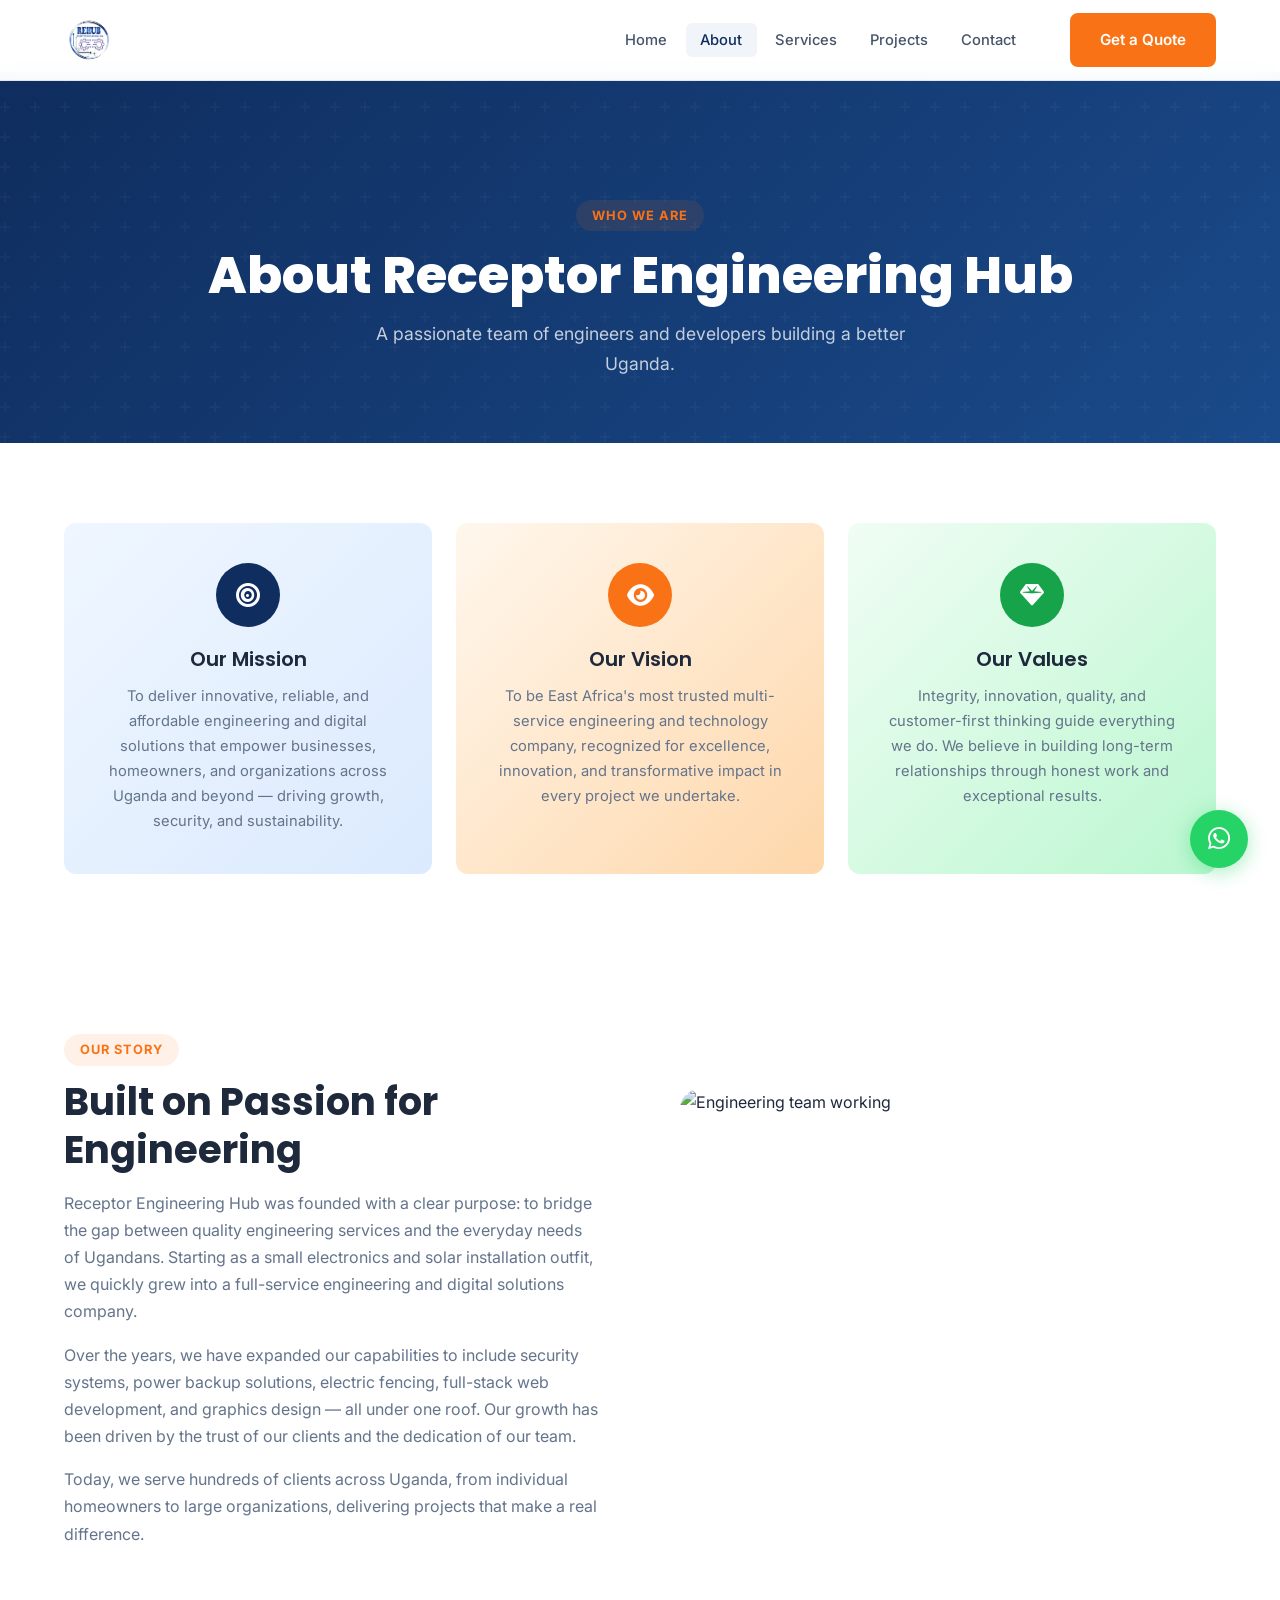
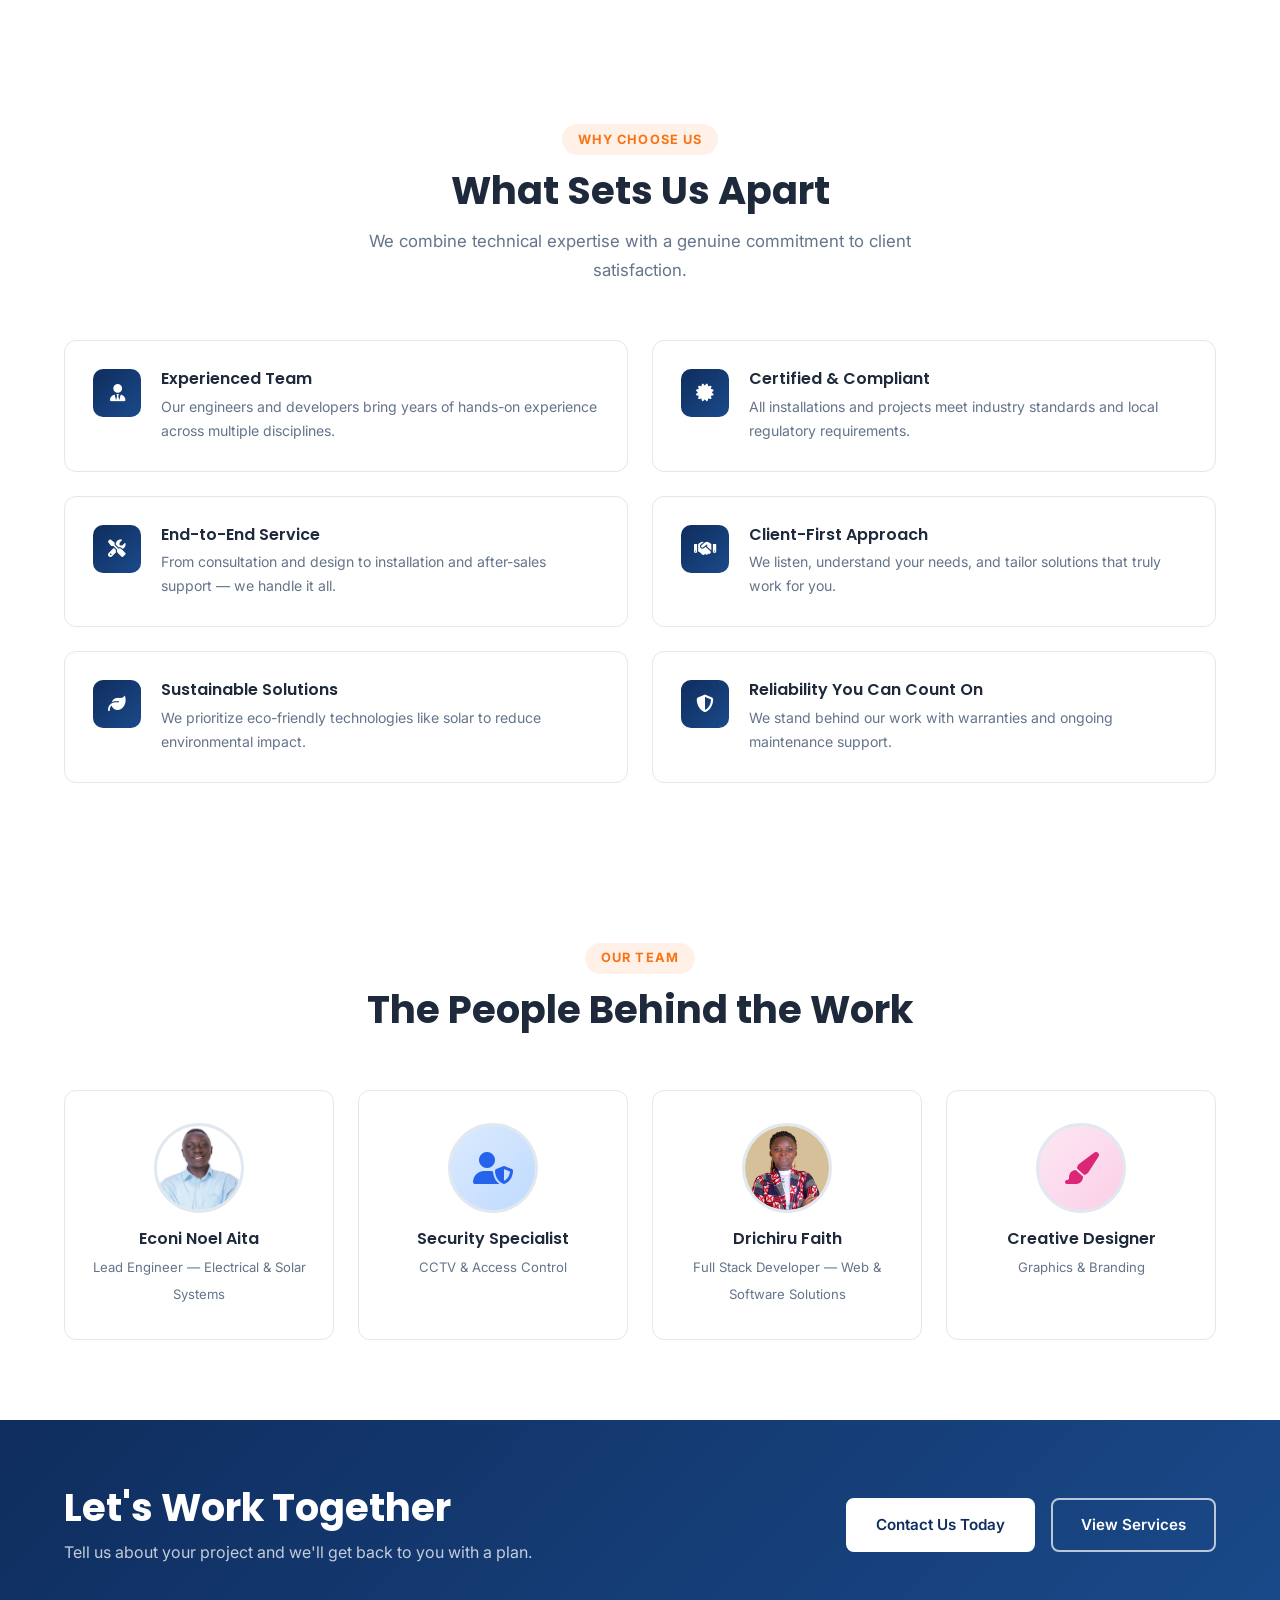
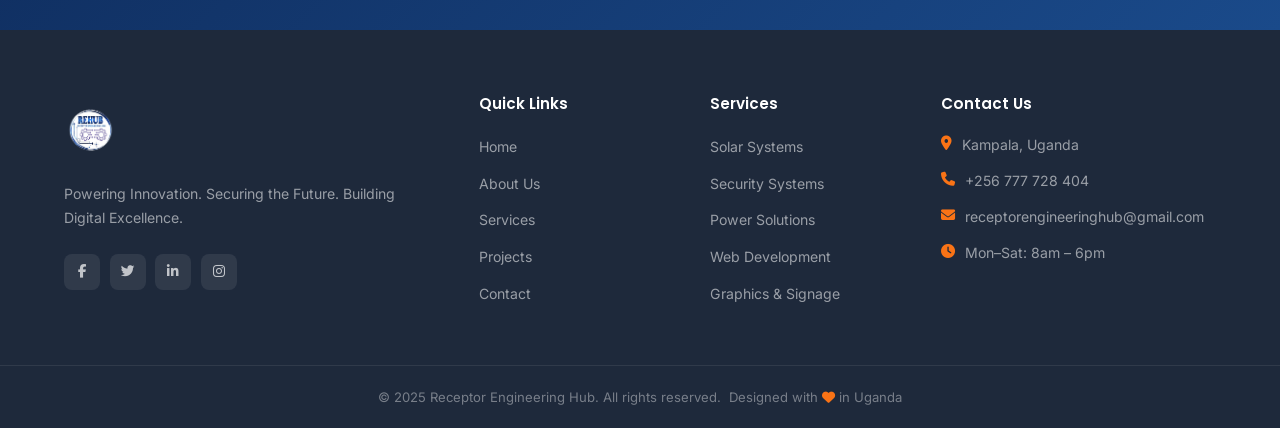
==== about.html @ b330ae3f "Receptor Engineering Hub Website" ====
<!DOCTYPE html>
<html lang="en">
<head>
  <meta charset="UTF-8" />
  <meta name="viewport" content="width=device-width, initial-scale=1.0" />
  <meta name="description" content="About Receptor Engineering Hub - Our mission, vision, story and why clients trust us." />
  <title>About Us | Receptor Engineering Hub</title>
  <link rel="stylesheet" href="css/style.css" />
  <link rel="stylesheet" href="https://cdnjs.cloudflare.com/ajax/libs/font-awesome/6.5.0/css/all.min.css" />
  <link href="https://fonts.googleapis.com/css2?family=Inter:wght@300;400;500;600;700;800&family=Poppins:wght@400;600;700;800&display=swap" rel="stylesheet" />
</head>
<body>

  <!-- Navigation -->
  <nav class="navbar" id="navbar">
    <div class="container nav-container">
      <a href="index.html" class="logo">
        <img src="receptorhub.png" alt="Receptor Engineering Hub" class="logo-img" />
      </a>
      <ul class="nav-links" id="navLinks">
        <li><a href="index.html">Home</a></li>
        <li><a href="about.html" class="active">About</a></li>
        <li><a href="services.html">Services</a></li>
        <li><a href="projects.html">Projects</a></li>
        <li><a href="contact.html">Contact</a></li>
      </ul>
      <a href="contact.html" class="btn btn-primary nav-cta">Get a Quote</a>
      <button class="hamburger" id="hamburger" aria-label="Toggle menu">
        <span></span><span></span><span></span>
      </button>
    </div>
  </nav>

  <!-- Page Hero -->
  <section class="page-hero">
    <div class="container">
      <span class="section-tag">Who We Are</span>
      <h1>About Receptor Engineering Hub</h1>
      <p>A passionate team of engineers and developers building a better Uganda.</p>
    </div>
  </section>

  <!-- Mission & Vision -->
  <section class="section">
    <div class="container mv-grid">
      <div class="mv-card mission" data-aos="fade-up">
        <div class="mv-icon"><i class="fas fa-bullseye"></i></div>
        <h3>Our Mission</h3>
        <p>To deliver innovative, reliable, and affordable engineering and digital solutions that empower businesses, homeowners, and organizations across Uganda and beyond — driving growth, security, and sustainability.</p>
      </div>
      <div class="mv-card vision" data-aos="fade-up" data-aos-delay="150">
        <div class="mv-icon"><i class="fas fa-eye"></i></div>
        <h3>Our Vision</h3>
        <p>To be East Africa's most trusted multi-service engineering and technology company, recognized for excellence, innovation, and transformative impact in every project we undertake.</p>
      </div>
      <div class="mv-card values" data-aos="fade-up" data-aos-delay="300">
        <div class="mv-icon"><i class="fas fa-gem"></i></div>
        <h3>Our Values</h3>
        <p>Integrity, innovation, quality, and customer-first thinking guide everything we do. We believe in building long-term relationships through honest work and exceptional results.</p>
      </div>
    </div>
  </section>

  <!-- Our Story -->
  <section class="section about-story">
    <div class="container story-grid">
      <div class="story-content" data-aos="fade-right">
        <span class="section-tag">Our Story</span>
        <h2>Built on Passion for Engineering</h2>
        <p>Receptor Engineering Hub was founded with a clear purpose: to bridge the gap between quality engineering services and the everyday needs of Ugandans. Starting as a small electronics and solar installation outfit, we quickly grew into a full-service engineering and digital solutions company.</p>
        <p>Over the years, we have expanded our capabilities to include security systems, power backup solutions, electric fencing, full-stack web development, and graphics design — all under one roof. Our growth has been driven by the trust of our clients and the dedication of our team.</p>
        <p>Today, we serve hundreds of clients across Uganda, from individual homeowners to large organizations, delivering projects that make a real difference.</p>
      </div>
      <div class="story-image" data-aos="fade-left">
        <img src="https://images.unsplash.com/photo-1504307651254-35680f356dfd?w=600&q=80" alt="Engineering team working" loading="lazy" />
      </div>
    </div>
  </section>

  <!-- Why Choose Us -->
  <section class="section why-us-about">
    <div class="container">
      <div class="section-header" data-aos="fade-up">
        <span class="section-tag">Why Choose Us</span>
        <h2>What Sets Us Apart</h2>
        <p>We combine technical expertise with a genuine commitment to client satisfaction.</p>
      </div>
      <div class="why-about-grid">
        <div class="why-about-item" data-aos="fade-up" data-aos-delay="0">
          <div class="why-about-icon"><i class="fas fa-user-tie"></i></div>
          <div>
            <h4>Experienced Team</h4>
            <p>Our engineers and developers bring years of hands-on experience across multiple disciplines.</p>
          </div>
        </div>
        <div class="why-about-item" data-aos="fade-up" data-aos-delay="100">
          <div class="why-about-icon"><i class="fas fa-certificate"></i></div>
          <div>
            <h4>Certified &amp; Compliant</h4>
            <p>All installations and projects meet industry standards and local regulatory requirements.</p>
          </div>
        </div>
        <div class="why-about-item" data-aos="fade-up" data-aos-delay="200">
          <div class="why-about-icon"><i class="fas fa-tools"></i></div>
          <div>
            <h4>End-to-End Service</h4>
            <p>From consultation and design to installation and after-sales support — we handle it all.</p>
          </div>
        </div>
        <div class="why-about-item" data-aos="fade-up" data-aos-delay="300">
          <div class="why-about-icon"><i class="fas fa-handshake"></i></div>
          <div>
            <h4>Client-First Approach</h4>
            <p>We listen, understand your needs, and tailor solutions that truly work for you.</p>
          </div>
        </div>
        <div class="why-about-item" data-aos="fade-up" data-aos-delay="400">
          <div class="why-about-icon"><i class="fas fa-leaf"></i></div>
          <div>
            <h4>Sustainable Solutions</h4>
            <p>We prioritize eco-friendly technologies like solar to reduce environmental impact.</p>
          </div>
        </div>
        <div class="why-about-item" data-aos="fade-up" data-aos-delay="500">
          <div class="why-about-icon"><i class="fas fa-shield-alt"></i></div>
          <div>
            <h4>Reliability You Can Count On</h4>
            <p>We stand behind our work with warranties and ongoing maintenance support.</p>
          </div>
        </div>
      </div>
    </div>
  </section>

  <!-- Team Section -->
  <section class="section team-section">
    <div class="container">
      <div class="section-header" data-aos="fade-up">
        <span class="section-tag">Our Team</span>
        <h2>The People Behind the Work</h2>
      </div>
      <div class="team-grid">
        <div class="team-card" data-aos="fade-up" data-aos-delay="0">
          <div class="team-avatar"><img src="Noel.jpeg" alt="Econi Noel Aita" /></div>
          <h4>Econi Noel Aita</h4>
          <span>Lead Engineer — Electrical &amp; Solar Systems</span>
        </div>
        <div class="team-card" data-aos="fade-up" data-aos-delay="100">
          <div class="team-avatar">
            <div class="avatar-placeholder male"><i class="fas fa-user-shield"></i></div>
          </div>
          <h4>Security Specialist</h4>
          <span>CCTV &amp; Access Control</span>
        </div>
        <div class="team-card" data-aos="fade-up" data-aos-delay="200">
          <div class="team-avatar"><img src="faith.png" alt="Drichiru Faith" /></div>
          <h4>Drichiru Faith</h4>
          <span>Full Stack Developer — Web &amp; Software Solutions</span>
        </div>
        <div class="team-card" data-aos="fade-up" data-aos-delay="300">
          <div class="team-avatar">
            <div class="avatar-placeholder female"><i class="fas fa-paint-brush"></i></div>
          </div>
          <h4>Creative Designer</h4>
          <span>Graphics &amp; Branding</span>
        </div>
      </div>
    </div>
  </section>

  <!-- CTA Banner -->
  <section class="cta-banner">
    <div class="container cta-content">
      <div>
        <h2>Let's Work Together</h2>
        <p>Tell us about your project and we'll get back to you with a plan.</p>
      </div>
      <div class="cta-actions">
        <a href="contact.html" class="btn btn-white">Contact Us Today</a>
        <a href="services.html" class="btn btn-outline-white">View Services</a>
      </div>
    </div>
  </section>

  <!-- Footer -->
  <footer class="footer">
    <div class="container footer-grid">
      <div class="footer-brand">
        <a href="index.html" class="logo logo-light">
          <img src="receptorhub.png" alt="Receptor Engineering Hub" class="logo-img logo-img-footer" />
        </a>
        <p>Powering Innovation. Securing the Future. Building Digital Excellence.</p>
        <div class="social-links">
          <a href="#" aria-label="Facebook"><i class="fab fa-facebook-f"></i></a>
          <a href="#" aria-label="Twitter"><i class="fab fa-twitter"></i></a>
          <a href="#" aria-label="LinkedIn"><i class="fab fa-linkedin-in"></i></a>
          <a href="#" aria-label="Instagram"><i class="fab fa-instagram"></i></a>
        </div>
      </div>
      <div class="footer-links">
        <h4>Quick Links</h4>
        <ul>
          <li><a href="index.html">Home</a></li>
          <li><a href="about.html">About Us</a></li>
          <li><a href="services.html">Services</a></li>
          <li><a href="projects.html">Projects</a></li>
          <li><a href="contact.html">Contact</a></li>
        </ul>
      </div>
      <div class="footer-links">
        <h4>Services</h4>
        <ul>
          <li><a href="services.html#solar">Solar Systems</a></li>
          <li><a href="services.html#security">Security Systems</a></li>
          <li><a href="services.html#power">Power Solutions</a></li>
          <li><a href="services.html#web">Web Development</a></li>
          <li><a href="services.html#graphics">Graphics &amp; Signage</a></li>
        </ul>
      </div>
      <div class="footer-contact">
        <h4>Contact Us</h4>
        <ul>
          <li><i class="fas fa-map-marker-alt"></i> Kampala, Uganda</li>
          <li><i class="fas fa-phone"></i> <a href="tel:+256777728404">+256 777 728 404</a></li>
          <li><i class="fas fa-envelope"></i> <a href="mailto:receptorengineeringhub@gmail.com">receptorengineeringhub@gmail.com</a></li>
          <li><i class="fas fa-clock"></i> Mon–Sat: 8am – 6pm</li>
        </ul>
      </div>
    </div>
    <div class="footer-bottom">
      <div class="container">
        <p>&copy; 2025 Receptor Engineering Hub. All rights reserved.</p>
        <p>Designed with <i class="fas fa-heart" style="color:#f97316"></i> in Uganda</p>
      </div>
    </div>
  </footer>

  <a href="https://wa.me/256777728404?text=Hello%20Receptor%20Engineering%20Hub%2C%20I%20need%20your%20services." class="whatsapp-btn" target="_blank" rel="noopener" aria-label="Chat on WhatsApp">
    <i class="fab fa-whatsapp"></i>
    <span class="whatsapp-tooltip">Chat with us</span>
  </a>

  <script src="js/main.js"></script>
</body>
</html>
---- css/style.css ----
/* ===== RESET & BASE ===== */
*, *::before, *::after { box-sizing: border-box; margin: 0; padding: 0; }

:root {
  --blue: #0f2d5e;
  --blue-mid: #1a4a8a;
  --blue-light: #2563eb;
  --orange: #f97316;
  --orange-light: #fb923c;
  --green: #16a34a;
  --green-light: #22c55e;
  --white: #ffffff;
  --gray-50: #f8fafc;
  --gray-100: #f1f5f9;
  --gray-200: #e2e8f0;
  --gray-400: #94a3b8;
  --gray-600: #475569;
  --gray-800: #1e293b;
  --text: #1e293b;
  --text-light: #64748b;
  --shadow: 0 4px 24px rgba(15,45,94,0.10);
  --shadow-lg: 0 8px 40px rgba(15,45,94,0.16);
  --radius: 12px;
  --radius-lg: 20px;
  --transition: 0.3s ease;
}

html { scroll-behavior: smooth; }

body {
  font-family: 'Inter', sans-serif;
  color: var(--text);
  background: var(--white);
  line-height: 1.7;
  overflow-x: hidden;
}

h1, h2, h3, h4 { font-family: 'Poppins', sans-serif; line-height: 1.25; }
h1 { font-size: clamp(2rem, 5vw, 3.2rem); font-weight: 800; }
h2 { font-size: clamp(1.6rem, 3.5vw, 2.4rem); font-weight: 700; }
h3 { font-size: 1.25rem; font-weight: 600; }
h4 { font-size: 1rem; font-weight: 600; }

a { text-decoration: none; color: inherit; }
img { max-width: 100%; display: block; }
ul { list-style: none; }

.container { max-width: 1200px; margin: 0 auto; padding: 0 1.5rem; }
.section { padding: 5rem 0; }
.alt-bg { background: var(--gray-50); }
.section-divider { height: 1px; background: var(--gray-200); margin: 0 2rem; }

/* ===== BUTTONS ===== */
.btn {
  display: inline-flex; align-items: center; gap: 0.5rem;
  padding: 0.75rem 1.75rem; border-radius: 8px;
  font-weight: 600; font-size: 0.95rem; cursor: pointer;
  border: 2px solid transparent; transition: var(--transition);
  white-space: nowrap;
}
.btn-primary { background: var(--orange); color: var(--white); border-color: var(--orange); }
.btn-primary:hover { background: #ea6c0a; border-color: #ea6c0a; transform: translateY(-2px); box-shadow: 0 6px 20px rgba(249,115,22,0.35); }
.btn-outline { background: transparent; color: var(--white); border-color: rgba(255,255,255,0.6); }
.btn-outline:hover { background: rgba(255,255,255,0.15); border-color: var(--white); }
.btn-white { background: var(--white); color: var(--blue); border-color: var(--white); }
.btn-white:hover { background: var(--gray-100); transform: translateY(-2px); }
.btn-outline-white { background: transparent; color: var(--white); border-color: rgba(255,255,255,0.7); }
.btn-outline-white:hover { background: rgba(255,255,255,0.15); }
.btn-lg { padding: 1rem 2.25rem; font-size: 1.05rem; }
.btn-full { width: 100%; justify-content: center; }

/* ===== SECTION HEADER ===== */
.section-header { text-align: center; max-width: 640px; margin: 0 auto 3.5rem; }
.section-header p { color: var(--text-light); margin-top: 0.75rem; font-size: 1.05rem; }
.section-tag {
  display: inline-block; background: rgba(249,115,22,0.1); color: var(--orange);
  padding: 0.3rem 1rem; border-radius: 50px; font-size: 0.8rem;
  font-weight: 700; letter-spacing: 0.08em; text-transform: uppercase; margin-bottom: 0.75rem;
}
.section-cta { text-align: center; margin-top: 3rem; }

/* ===== NAVBAR ===== */
.navbar {
  position: fixed; top: 0; left: 0; right: 0; z-index: 1000;
  background: rgba(255,255,255,0.97); backdrop-filter: blur(12px);
  border-bottom: 1px solid var(--gray-200);
  transition: box-shadow var(--transition);
}
.navbar.scrolled { box-shadow: var(--shadow); }
.nav-container { display: flex; align-items: center; gap: 2rem; height: 80px; }

.logo { display: flex; align-items: center; gap: 0.75rem; }
.logo-icon {
  width: 42px; height: 42px; background: var(--blue);
  border-radius: 10px; display: flex; align-items: center; justify-content: center;
  color: var(--orange); font-size: 1.2rem; flex-shrink: 0;
}
.logo-text { display: flex; flex-direction: column; line-height: 1.1; }
.logo-main { font-family: 'Poppins', sans-serif; font-weight: 800; font-size: 1.05rem; color: var(--blue); }
.logo-sub { font-size: 0.65rem; font-weight: 500; color: var(--text-light); letter-spacing: 0.04em; }
.logo-light .logo-main { color: var(--white); }
.logo-light .logo-sub { color: rgba(255,255,255,0.7); }
.logo-light .logo-icon { background: rgba(255,255,255,0.15); }

/* Image logo */
.logo-img {
  height: 68px;
  width: auto;
  object-fit: contain;
  display: block;
}
.logo-img-footer {
  height: 72px;
}

.nav-links { display: flex; align-items: center; gap: 0.25rem; margin-left: auto; }
.nav-links a {
  padding: 0.5rem 0.9rem; border-radius: 6px; font-weight: 500;
  font-size: 0.92rem; color: var(--gray-600); transition: var(--transition);
}
.nav-links a:hover, .nav-links a.active { color: var(--blue); background: var(--gray-100); }
.nav-cta { margin-left: 0.5rem; }

.hamburger { display: none; flex-direction: column; gap: 5px; background: none; border: none; cursor: pointer; padding: 4px; margin-left: auto; }
.hamburger span { display: block; width: 24px; height: 2px; background: var(--blue); border-radius: 2px; transition: var(--transition); }
.hamburger.open span:nth-child(1) { transform: translateY(7px) rotate(45deg); }
.hamburger.open span:nth-child(2) { opacity: 0; }
.hamburger.open span:nth-child(3) { transform: translateY(-7px) rotate(-45deg); }

/* ===== HERO ===== */
.hero {
  position: relative; min-height: 100vh;
  background: linear-gradient(135deg, var(--blue) 0%, var(--blue-mid) 60%, #1e3a6e 100%);
  display: flex; align-items: center; padding-top: 72px; overflow: hidden;
}
.hero-bg {
  position: absolute; inset: 0;
  background: url("data:image/svg+xml,%3Csvg width='60' height='60' viewBox='0 0 60 60' xmlns='http://www.w3.org/2000/svg'%3E%3Cg fill='none' fill-rule='evenodd'%3E%3Cg fill='%23ffffff' fill-opacity='0.03'%3E%3Cpath d='M36 34v-4h-2v4h-4v2h4v4h2v-4h4v-2h-4zm0-30V0h-2v4h-4v2h4v4h2V6h4V4h-4zM6 34v-4H4v4H0v2h4v4h2v-4h4v-2H6zM6 4V0H4v4H0v2h4v4h2V6h4V4H6z'/%3E%3C/g%3E%3C/g%3E%3C/svg%3E");
}
.hero-content { display: grid; grid-template-columns: 1fr 1fr; gap: 4rem; align-items: center; padding: 5rem 0 7rem; position: relative; z-index: 1; }
.hero-badge {
  display: inline-flex; align-items: center; gap: 0.5rem;
  background: rgba(249,115,22,0.2); color: var(--orange-light);
  padding: 0.4rem 1rem; border-radius: 50px; font-size: 0.82rem;
  font-weight: 600; letter-spacing: 0.05em; margin-bottom: 1.25rem;
  border: 1px solid rgba(249,115,22,0.3);
}
.hero-text h1 { color: var(--white); margin-bottom: 1rem; }
.hero-text h1 .highlight { color: var(--orange); }
.hero-sub { color: rgba(255,255,255,0.75); font-size: 1.1rem; margin-bottom: 2rem; font-style: italic; }
.hero-actions { display: flex; gap: 1rem; flex-wrap: wrap; margin-bottom: 3rem; }
.hero-stats { display: flex; gap: 2.5rem; }
.stat { display: flex; flex-direction: column; }
.stat-num { font-family: 'Poppins', sans-serif; font-size: 2rem; font-weight: 800; color: var(--white); line-height: 1; }
.stat-label { font-size: 0.8rem; color: rgba(255,255,255,0.6); margin-top: 0.2rem; }

.hero-visual { display: flex; justify-content: center; align-items: center; }
.hero-card-stack { position: relative; width: 320px; height: 320px; }
.hero-card {
  position: absolute; background: rgba(255,255,255,0.1); backdrop-filter: blur(10px);
  border: 1px solid rgba(255,255,255,0.2); border-radius: var(--radius);
  padding: 1.25rem 1.5rem; display: flex; align-items: center; gap: 0.75rem;
  color: var(--white); font-weight: 600; font-size: 0.95rem;
  animation: float 3s ease-in-out infinite;
}
.hero-card i { font-size: 1.5rem; color: var(--orange); }
.card-1 { top: 0; left: 0; animation-delay: 0s; }
.card-2 { top: 0; right: 0; animation-delay: 0.75s; }
.card-3 { bottom: 0; left: 0; animation-delay: 1.5s; }
.card-4 { bottom: 0; right: 0; animation-delay: 2.25s; }

@keyframes float {
  0%, 100% { transform: translateY(0); }
  50% { transform: translateY(-10px); }
}

.hero-wave { position: absolute; bottom: 0; left: 0; right: 0; line-height: 0; }
.hero-wave svg { width: 100%; height: 60px; }

/* ===== SERVICES HIGHLIGHT ===== */
.services-grid {
  display: grid; grid-template-columns: repeat(3, 1fr); gap: 1.5rem;
}
.service-card {
  background: var(--white); border: 1px solid var(--gray-200);
  border-radius: var(--radius); padding: 2rem 1.75rem;
  transition: var(--transition); position: relative; overflow: hidden;
}
.service-card::before {
  content: ''; position: absolute; top: 0; left: 0; right: 0; height: 3px;
  background: var(--orange); transform: scaleX(0); transition: var(--transition);
}
.service-card:hover { box-shadow: var(--shadow-lg); transform: translateY(-4px); border-color: transparent; }
.service-card:hover::before { transform: scaleX(1); }
.service-icon {
  width: 56px; height: 56px; border-radius: 12px;
  display: flex; align-items: center; justify-content: center;
  font-size: 1.4rem; margin-bottom: 1.25rem;
}
.service-icon.orange { background: rgba(249,115,22,0.1); color: var(--orange); }
.service-icon.blue { background: rgba(37,99,235,0.1); color: var(--blue-light); }
.service-icon.green { background: rgba(22,163,74,0.1); color: var(--green); }
.service-card h3 { margin-bottom: 0.5rem; }
.service-card p { color: var(--text-light); font-size: 0.92rem; margin-bottom: 1.25rem; }
.service-link { color: var(--blue-light); font-weight: 600; font-size: 0.88rem; display: inline-flex; align-items: center; gap: 0.35rem; transition: var(--transition); }
.service-link:hover { color: var(--orange); gap: 0.6rem; }

/* ===== ABOUT SNIPPET ===== */
.about-grid { display: grid; grid-template-columns: 1fr 1fr; gap: 5rem; align-items: center; }
.about-img-wrapper { position: relative; border-radius: var(--radius-lg); overflow: hidden; }
.about-img-wrapper img { width: 100%; height: 420px; object-fit: cover; }
.about-badge {
  position: absolute; bottom: 1.5rem; left: 1.5rem;
  background: var(--white); border-radius: 10px; padding: 0.75rem 1.25rem;
  display: flex; align-items: center; gap: 0.6rem;
  box-shadow: var(--shadow); font-weight: 700; color: var(--blue); font-size: 0.9rem;
}
.about-badge i { color: var(--orange); font-size: 1.1rem; }
.about-content .section-tag { margin-bottom: 0.75rem; }
.about-content h2 { margin-bottom: 1rem; }
.about-content p { color: var(--text-light); margin-bottom: 1.5rem; }
.about-features { margin-bottom: 2rem; display: flex; flex-direction: column; gap: 0.6rem; }
.about-features li { display: flex; align-items: center; gap: 0.6rem; font-size: 0.95rem; }
.about-features li i { color: var(--green); font-size: 1rem; flex-shrink: 0; }

/* ===== WHY US ===== */
.why-us { background: var(--gray-50); }
.why-grid { display: grid; grid-template-columns: repeat(4, 1fr); gap: 1.5rem; }
.why-card {
  background: var(--white); border-radius: var(--radius); padding: 2rem 1.5rem;
  text-align: center; box-shadow: var(--shadow); transition: var(--transition);
}
.why-card:hover { transform: translateY(-4px); box-shadow: var(--shadow-lg); }
.why-icon {
  width: 64px; height: 64px; background: linear-gradient(135deg, var(--blue), var(--blue-mid));
  border-radius: 50%; display: flex; align-items: center; justify-content: center;
  font-size: 1.5rem; color: var(--white); margin: 0 auto 1.25rem;
}
.why-card h3 { margin-bottom: 0.5rem; }
.why-card p { color: var(--text-light); font-size: 0.9rem; }

/* ===== TESTIMONIALS ===== */
.testimonials-grid { display: grid; grid-template-columns: repeat(3, 1fr); gap: 1.5rem; }
.testimonial-card {
  background: var(--white); border: 1px solid var(--gray-200);
  border-radius: var(--radius); padding: 2rem; transition: var(--transition);
}
.testimonial-card:hover { box-shadow: var(--shadow-lg); border-color: transparent; }
.stars { color: #f59e0b; margin-bottom: 1rem; font-size: 0.9rem; }
.testimonial-card p { color: var(--text-light); font-style: italic; margin-bottom: 1.5rem; font-size: 0.95rem; }
.testimonial-author { display: flex; align-items: center; gap: 0.75rem; }
.author-avatar {
  width: 44px; height: 44px; background: linear-gradient(135deg, var(--blue), var(--blue-light));
  border-radius: 50%; display: flex; align-items: center; justify-content: center;
  color: var(--white); font-weight: 700; font-size: 0.85rem; flex-shrink: 0;
}
.testimonial-author strong { display: block; font-size: 0.95rem; }
.testimonial-author span { font-size: 0.8rem; color: var(--text-light); }

/* ===== CTA BANNER ===== */
.cta-banner {
  background: linear-gradient(135deg, var(--blue) 0%, var(--blue-mid) 100%);
  padding: 4rem 0;
}
.cta-content { display: flex; align-items: center; justify-content: space-between; gap: 2rem; flex-wrap: wrap; }
.cta-content h2 { color: var(--white); margin-bottom: 0.4rem; }
.cta-content p { color: rgba(255,255,255,0.75); }
.cta-actions { display: flex; gap: 1rem; flex-wrap: wrap; }

/* ===== FOOTER ===== */
.footer { background: var(--gray-800); color: rgba(255,255,255,0.8); padding: 4rem 0 0; }
.footer-grid { display: grid; grid-template-columns: 2fr 1fr 1fr 1.5fr; gap: 3rem; padding-bottom: 3rem; }
.footer-brand p { font-size: 0.88rem; color: rgba(255,255,255,0.55); margin: 1rem 0 1.5rem; line-height: 1.7; }
.social-links { display: flex; gap: 0.6rem; }
.social-links a {
  width: 36px; height: 36px; background: rgba(255,255,255,0.08);
  border-radius: 8px; display: flex; align-items: center; justify-content: center;
  color: rgba(255,255,255,0.7); font-size: 0.85rem; transition: var(--transition);
}
.social-links a:hover { background: var(--orange); color: var(--white); }
.footer-links h4, .footer-contact h4 { color: var(--white); margin-bottom: 1.25rem; font-size: 0.95rem; }
.footer-links ul li { margin-bottom: 0.6rem; }
.footer-links ul a { color: rgba(255,255,255,0.55); font-size: 0.88rem; transition: var(--transition); }
.footer-links ul a:hover { color: var(--orange); padding-left: 4px; }
.footer-contact ul li {
  display: flex; align-items: flex-start; gap: 0.6rem;
  color: rgba(255,255,255,0.55); font-size: 0.88rem; margin-bottom: 0.75rem;
}
.footer-contact ul li i { color: var(--orange); margin-top: 3px; flex-shrink: 0; }
.footer-contact ul a { color: rgba(255,255,255,0.55); transition: var(--transition); }
.footer-contact ul a:hover { color: var(--orange); }
.footer-bottom {
  border-top: 1px solid rgba(255,255,255,0.08); padding: 1.25rem 0;
  display: flex;
}
.footer-bottom .container { display: flex; justify-content: space-between; align-items: center; flex-wrap: wrap; gap: 0.5rem; }
.footer-bottom p { font-size: 0.82rem; color: rgba(255,255,255,0.4); }

/* ===== WHATSAPP BUTTON ===== */
.whatsapp-btn {
  position: fixed; bottom: 2rem; right: 2rem; z-index: 999;
  width: 58px; height: 58px; background: #25d366;
  border-radius: 50%; display: flex; align-items: center; justify-content: center;
  color: var(--white); font-size: 1.6rem; box-shadow: 0 4px 20px rgba(37,211,102,0.4);
  transition: var(--transition);
}
.whatsapp-btn:hover { transform: scale(1.1); box-shadow: 0 6px 28px rgba(37,211,102,0.55); }
.whatsapp-tooltip {
  position: absolute; right: 70px; background: var(--gray-800);
  color: var(--white); padding: 0.4rem 0.8rem; border-radius: 6px;
  font-size: 0.8rem; white-space: nowrap; opacity: 0; pointer-events: none;
  transition: var(--transition);
}
.whatsapp-btn:hover .whatsapp-tooltip { opacity: 1; }

/* ===== PAGE HERO ===== */
.page-hero {
  background: linear-gradient(135deg, var(--blue) 0%, var(--blue-mid) 100%);
  padding: 8rem 0 4rem; text-align: center; margin-top: 72px;
  position: relative; overflow: hidden;
}
.page-hero::before {
  content: ''; position: absolute; inset: 0;
  background: url("data:image/svg+xml,%3Csvg width='60' height='60' viewBox='0 0 60 60' xmlns='http://www.w3.org/2000/svg'%3E%3Cg fill='none' fill-rule='evenodd'%3E%3Cg fill='%23ffffff' fill-opacity='0.03'%3E%3Cpath d='M36 34v-4h-2v4h-4v2h4v4h2v-4h4v-2h-4zm0-30V0h-2v4h-4v2h4v4h2V6h4V4h-4zM6 34v-4H4v4H0v2h4v4h2v-4h4v-2H6zM6 4V0H4v4H0v2h4v4h2V6h4V4H6z'/%3E%3C/g%3E%3C/g%3E%3C/svg%3E");
}
.page-hero .section-tag { margin-bottom: 0.75rem; }
.page-hero h1 { color: var(--white); margin-bottom: 0.75rem; }
.page-hero p { color: rgba(255,255,255,0.75); font-size: 1.1rem; max-width: 560px; margin: 0 auto; }

/* ===== ABOUT PAGE ===== */
.mv-grid { display: grid; grid-template-columns: repeat(3, 1fr); gap: 1.5rem; }
.mv-card {
  border-radius: var(--radius); padding: 2.5rem 2rem; text-align: center;
  transition: var(--transition);
}
.mv-card.mission { background: linear-gradient(135deg, #eff6ff, #dbeafe); }
.mv-card.vision { background: linear-gradient(135deg, #fff7ed, #fed7aa); }
.mv-card.values { background: linear-gradient(135deg, #f0fdf4, #bbf7d0); }
.mv-card:hover { transform: translateY(-4px); box-shadow: var(--shadow-lg); }
.mv-icon {
  width: 64px; height: 64px; border-radius: 50%;
  display: flex; align-items: center; justify-content: center;
  font-size: 1.5rem; margin: 0 auto 1.25rem;
}
.mission .mv-icon { background: var(--blue); color: var(--white); }
.vision .mv-icon { background: var(--orange); color: var(--white); }
.values .mv-icon { background: var(--green); color: var(--white); }
.mv-card h3 { margin-bottom: 0.75rem; }
.mv-card p { color: var(--text-light); font-size: 0.92rem; }

.story-grid { display: grid; grid-template-columns: 1fr 1fr; gap: 5rem; align-items: center; }
.story-content .section-tag { margin-bottom: 0.75rem; }
.story-content h2 { margin-bottom: 1rem; }
.story-content p { color: var(--text-light); margin-bottom: 1rem; }
.story-image img { border-radius: var(--radius-lg); width: 100%; height: 420px; object-fit: cover; }

.why-about-grid { display: grid; grid-template-columns: repeat(2, 1fr); gap: 1.5rem; }
.why-about-item {
  display: flex; gap: 1.25rem; align-items: flex-start;
  background: var(--white); border: 1px solid var(--gray-200);
  border-radius: var(--radius); padding: 1.75rem;
  transition: var(--transition);
}
.why-about-item:hover { box-shadow: var(--shadow); border-color: transparent; }
.why-about-icon {
  width: 48px; height: 48px; background: linear-gradient(135deg, var(--blue), var(--blue-mid));
  border-radius: 10px; display: flex; align-items: center; justify-content: center;
  color: var(--white); font-size: 1.1rem; flex-shrink: 0;
}
.why-about-item h4 { margin-bottom: 0.35rem; }
.why-about-item p { color: var(--text-light); font-size: 0.88rem; }

.team-grid { display: grid; grid-template-columns: repeat(4, 1fr); gap: 1.5rem; }
.team-card {
  background: var(--white); border: 1px solid var(--gray-200);
  border-radius: var(--radius); padding: 2rem 1.5rem; text-align: center;
  transition: var(--transition);
}
.team-card:hover { box-shadow: var(--shadow-lg); transform: translateY(-4px); border-color: transparent; }
.team-avatar { font-size: 4rem; color: var(--gray-400); margin-bottom: 1rem; }
.team-avatar img {
  width: 90px; height: 90px; border-radius: 50%; object-fit: cover;
  object-position: top center;
  margin: 0 auto 1rem; display: block;
  border: 3px solid var(--gray-200);
  background: var(--gray-100);
}
.avatar-placeholder {
  width: 90px; height: 90px; border-radius: 50%;
  display: flex; align-items: center; justify-content: center;
  font-size: 2rem; margin: 0 auto 1rem;
  border: 3px solid var(--gray-200);
}
.avatar-placeholder.male { background: linear-gradient(135deg, #dbeafe, #bfdbfe); color: var(--blue-light); }
.avatar-placeholder.female { background: linear-gradient(135deg, #fce7f3, #fbcfe8); color: #db2777; }
.team-card h4 { margin-bottom: 0.25rem; }
.team-card span { font-size: 0.82rem; color: var(--text-light); }

/* ===== SERVICES PAGE ===== */
.service-detail { padding: 5rem 0; }
.service-detail-grid { display: grid; grid-template-columns: 1fr 2fr; gap: 5rem; align-items: center; }
.service-detail-grid.reverse { grid-template-columns: 2fr 1fr; }
.service-big-icon {
  width: 160px; height: 160px; border-radius: var(--radius-lg);
  display: flex; align-items: center; justify-content: center;
  font-size: 4rem; margin: 0 auto;
}
.service-big-icon.blue { background: linear-gradient(135deg, #eff6ff, #bfdbfe); color: var(--blue-light); }
.service-big-icon.orange { background: linear-gradient(135deg, #fff7ed, #fed7aa); color: var(--orange); }
.service-big-icon.green { background: linear-gradient(135deg, #f0fdf4, #bbf7d0); color: var(--green); }
.service-detail-content .section-tag { margin-bottom: 0.75rem; }
.service-detail-content h2 { margin-bottom: 1rem; }
.service-detail-content > p { color: var(--text-light); margin-bottom: 1.5rem; }
.service-benefits { margin-bottom: 2rem; }
.service-benefits h4 { margin-bottom: 0.75rem; color: var(--blue); }
.service-benefits ul { display: flex; flex-direction: column; gap: 0.5rem; }
.service-benefits li { display: flex; align-items: center; gap: 0.6rem; font-size: 0.92rem; color: var(--text-light); }
.service-benefits li i { color: var(--green); flex-shrink: 0; }
.service-sub-list { display: grid; grid-template-columns: 1fr 1fr; gap: 0.75rem; margin-bottom: 1.5rem; }
.sub-service {
  display: flex; align-items: center; gap: 0.6rem;
  background: var(--gray-50); border-radius: 8px; padding: 0.6rem 0.9rem;
  font-size: 0.88rem; font-weight: 500;
}
.sub-service i { color: var(--blue-light); }

/* ===== PROJECTS PAGE ===== */
.portfolio-filters { display: flex; gap: 0.75rem; flex-wrap: wrap; margin-bottom: 2.5rem; justify-content: center; }
.filter-btn {
  padding: 0.5rem 1.25rem; border-radius: 50px; border: 2px solid var(--gray-200);
  background: var(--white); color: var(--text-light); font-weight: 600; font-size: 0.88rem;
  cursor: pointer; transition: var(--transition);
}
.filter-btn:hover, .filter-btn.active { background: var(--blue); color: var(--white); border-color: var(--blue); }

.portfolio-grid { display: grid; grid-template-columns: repeat(3, 1fr); gap: 1.5rem; }
.portfolio-card { border-radius: var(--radius); overflow: hidden; box-shadow: var(--shadow); transition: var(--transition); }
.portfolio-card:hover { transform: translateY(-6px); box-shadow: var(--shadow-lg); }
.portfolio-card.hidden { display: none; }
.portfolio-img { position: relative; overflow: hidden; }
.portfolio-img img { width: 100%; height: 240px; object-fit: cover; transition: transform 0.4s ease; }
.portfolio-card:hover .portfolio-img img { transform: scale(1.06); }
.portfolio-overlay {
  position: absolute; inset: 0;
  background: linear-gradient(to top, rgba(15,45,94,0.92) 0%, rgba(15,45,94,0.3) 60%, transparent 100%);
  padding: 1.5rem; display: flex; flex-direction: column; justify-content: flex-end;
  opacity: 0; transition: var(--transition);
}
.portfolio-card:hover .portfolio-overlay { opacity: 1; }
.portfolio-cat {
  display: inline-block; background: var(--orange); color: var(--white);
  padding: 0.2rem 0.7rem; border-radius: 50px; font-size: 0.75rem;
  font-weight: 700; margin-bottom: 0.5rem; width: fit-content;
}
.portfolio-overlay h4 { color: var(--white); margin-bottom: 0.3rem; }
.portfolio-overlay p { color: rgba(255,255,255,0.75); font-size: 0.82rem; }

.stats-section { background: linear-gradient(135deg, var(--blue) 0%, var(--blue-mid) 100%); }
.stats-grid { display: grid; grid-template-columns: repeat(4, 1fr); gap: 2rem; text-align: center; }
.stat-item { padding: 1rem; }
.stat-big { font-family: 'Poppins', sans-serif; font-size: 3rem; font-weight: 800; color: var(--white); line-height: 1; }
.stat-plus { font-size: 2rem; font-weight: 800; color: var(--orange); vertical-align: top; margin-top: 0.25rem; display: inline-block; }
.stat-item p { color: rgba(255,255,255,0.7); margin-top: 0.5rem; font-size: 0.95rem; }

/* ===== CONTACT PAGE ===== */
.contact-grid { display: grid; grid-template-columns: 1fr 1.5fr; gap: 5rem; align-items: start; }
.contact-info h2 { margin-bottom: 1rem; }
.contact-info > p { color: var(--text-light); margin-bottom: 2rem; }
.contact-items { display: flex; flex-direction: column; gap: 1.25rem; margin-bottom: 2rem; }
.contact-item { display: flex; gap: 1rem; align-items: flex-start; }
.contact-item-icon {
  width: 44px; height: 44px; background: rgba(249,115,22,0.1);
  border-radius: 10px; display: flex; align-items: center; justify-content: center;
  color: var(--orange); font-size: 1rem; flex-shrink: 0;
}
.contact-item h4 { font-size: 0.88rem; color: var(--text-light); margin-bottom: 0.2rem; }
.contact-item p, .contact-item a { font-weight: 600; color: var(--text); font-size: 0.95rem; }
.contact-item a:hover { color: var(--orange); }
.contact-social h4 { margin-bottom: 0.75rem; }

.contact-form-wrapper {
  background: var(--white); border: 1px solid var(--gray-200);
  border-radius: var(--radius-lg); padding: 2.5rem; box-shadow: var(--shadow);
}
.contact-form h3 { margin-bottom: 1.75rem; }
.form-row { display: grid; grid-template-columns: 1fr 1fr; gap: 1rem; }
.form-group { display: flex; flex-direction: column; gap: 0.4rem; margin-bottom: 1.25rem; }
.form-group label { font-size: 0.88rem; font-weight: 600; color: var(--text); }
.form-group label span { color: var(--orange); }
.form-group input, .form-group select, .form-group textarea {
  padding: 0.75rem 1rem; border: 1.5px solid var(--gray-200);
  border-radius: 8px; font-size: 0.92rem; font-family: 'Inter', sans-serif;
  color: var(--text); background: var(--white); transition: var(--transition);
  outline: none;
}
.form-group input:focus, .form-group select:focus, .form-group textarea:focus {
  border-color: var(--blue-light); box-shadow: 0 0 0 3px rgba(37,99,235,0.1);
}
.form-group input.error, .form-group textarea.error { border-color: #ef4444; }
.form-error { font-size: 0.8rem; color: #ef4444; min-height: 1rem; }
.form-group textarea { resize: vertical; min-height: 120px; }
.form-success {
  margin-top: 1rem; padding: 1rem; background: #f0fdf4;
  border: 1px solid #bbf7d0; border-radius: 8px;
  color: var(--green); font-weight: 600; font-size: 0.92rem;
  display: flex; align-items: center; gap: 0.5rem;
}

.map-section { padding: 0 0 5rem; }
.map-wrapper { border-radius: var(--radius-lg); overflow: hidden; box-shadow: var(--shadow); }

/* ===== AOS ANIMATIONS ===== */
[data-aos] { opacity: 0; transform: translateY(24px); transition: opacity 0.6s ease, transform 0.6s ease; }
[data-aos].aos-animate { opacity: 1; transform: translateY(0); }
[data-aos="fade-left"] { transform: translateX(24px); }
[data-aos="fade-left"].aos-animate { transform: translateX(0); }
[data-aos="fade-right"] { transform: translateX(-24px); }
[data-aos="fade-right"].aos-animate { transform: translateX(0); }

/* ===== RESPONSIVE ===== */
@media (max-width: 1024px) {
  .services-grid { grid-template-columns: repeat(2, 1fr); }
  .why-grid { grid-template-columns: repeat(2, 1fr); }
  .testimonials-grid { grid-template-columns: repeat(2, 1fr); }
  .footer-grid { grid-template-columns: 1fr 1fr; gap: 2rem; }
  .hero-content { grid-template-columns: 1fr; gap: 2rem; }
  .hero-visual { display: none; }
  .hero-content { padding: 4rem 0 6rem; }
  .about-grid { grid-template-columns: 1fr; gap: 2.5rem; }
  .story-grid { grid-template-columns: 1fr; gap: 2.5rem; }
  .mv-grid { grid-template-columns: 1fr; }
  .why-about-grid { grid-template-columns: 1fr; }
  .team-grid { grid-template-columns: repeat(2, 1fr); }
  .service-detail-grid { grid-template-columns: 1fr; gap: 2rem; }
  .service-detail-grid.reverse { grid-template-columns: 1fr; }
  .service-detail-grid.reverse .service-detail-content { order: -1; }
  .service-big-icon { width: 120px; height: 120px; font-size: 3rem; }
  .portfolio-grid { grid-template-columns: repeat(2, 1fr); }
  .stats-grid { grid-template-columns: repeat(2, 1fr); }
  .contact-grid { grid-template-columns: 1fr; gap: 2.5rem; }
}

@media (max-width: 768px) {
  .section { padding: 3.5rem 0; }
  .nav-links, .nav-cta { display: none; }
  .hamburger { display: flex; }
  .nav-links.open {
    display: flex; flex-direction: column; position: absolute;
    top: 72px; left: 0; right: 0; background: var(--white);
    border-bottom: 1px solid var(--gray-200); padding: 1rem 1.5rem 1.5rem;
    gap: 0.25rem; box-shadow: var(--shadow);
  }
  .nav-links.open + .nav-cta { display: none; }
  .services-grid { grid-template-columns: 1fr; }
  .why-grid { grid-template-columns: 1fr; }
  .testimonials-grid { grid-template-columns: 1fr; }
  .footer-grid { grid-template-columns: 1fr; }
  .hero-stats { gap: 1.5rem; }
  .hero-actions { flex-direction: column; align-items: flex-start; }
  .cta-content { flex-direction: column; text-align: center; }
  .cta-actions { justify-content: center; }
  .form-row { grid-template-columns: 1fr; }
  .portfolio-grid { grid-template-columns: 1fr; }
  .stats-grid { grid-template-columns: repeat(2, 1fr); }
  .team-grid { grid-template-columns: 1fr 1fr; }
  .service-sub-list { grid-template-columns: 1fr; }
  .footer-bottom .container { flex-direction: column; text-align: center; }
  .why-about-grid { grid-template-columns: 1fr; }
}

@media (max-width: 480px) {
  .hero-stats { flex-direction: column; gap: 1rem; }
  .team-grid { grid-template-columns: 1fr; }
  .stats-grid { grid-template-columns: 1fr 1fr; }
  .portfolio-filters { justify-content: flex-start; }
  .contact-form-wrapper { padding: 1.5rem; }
}
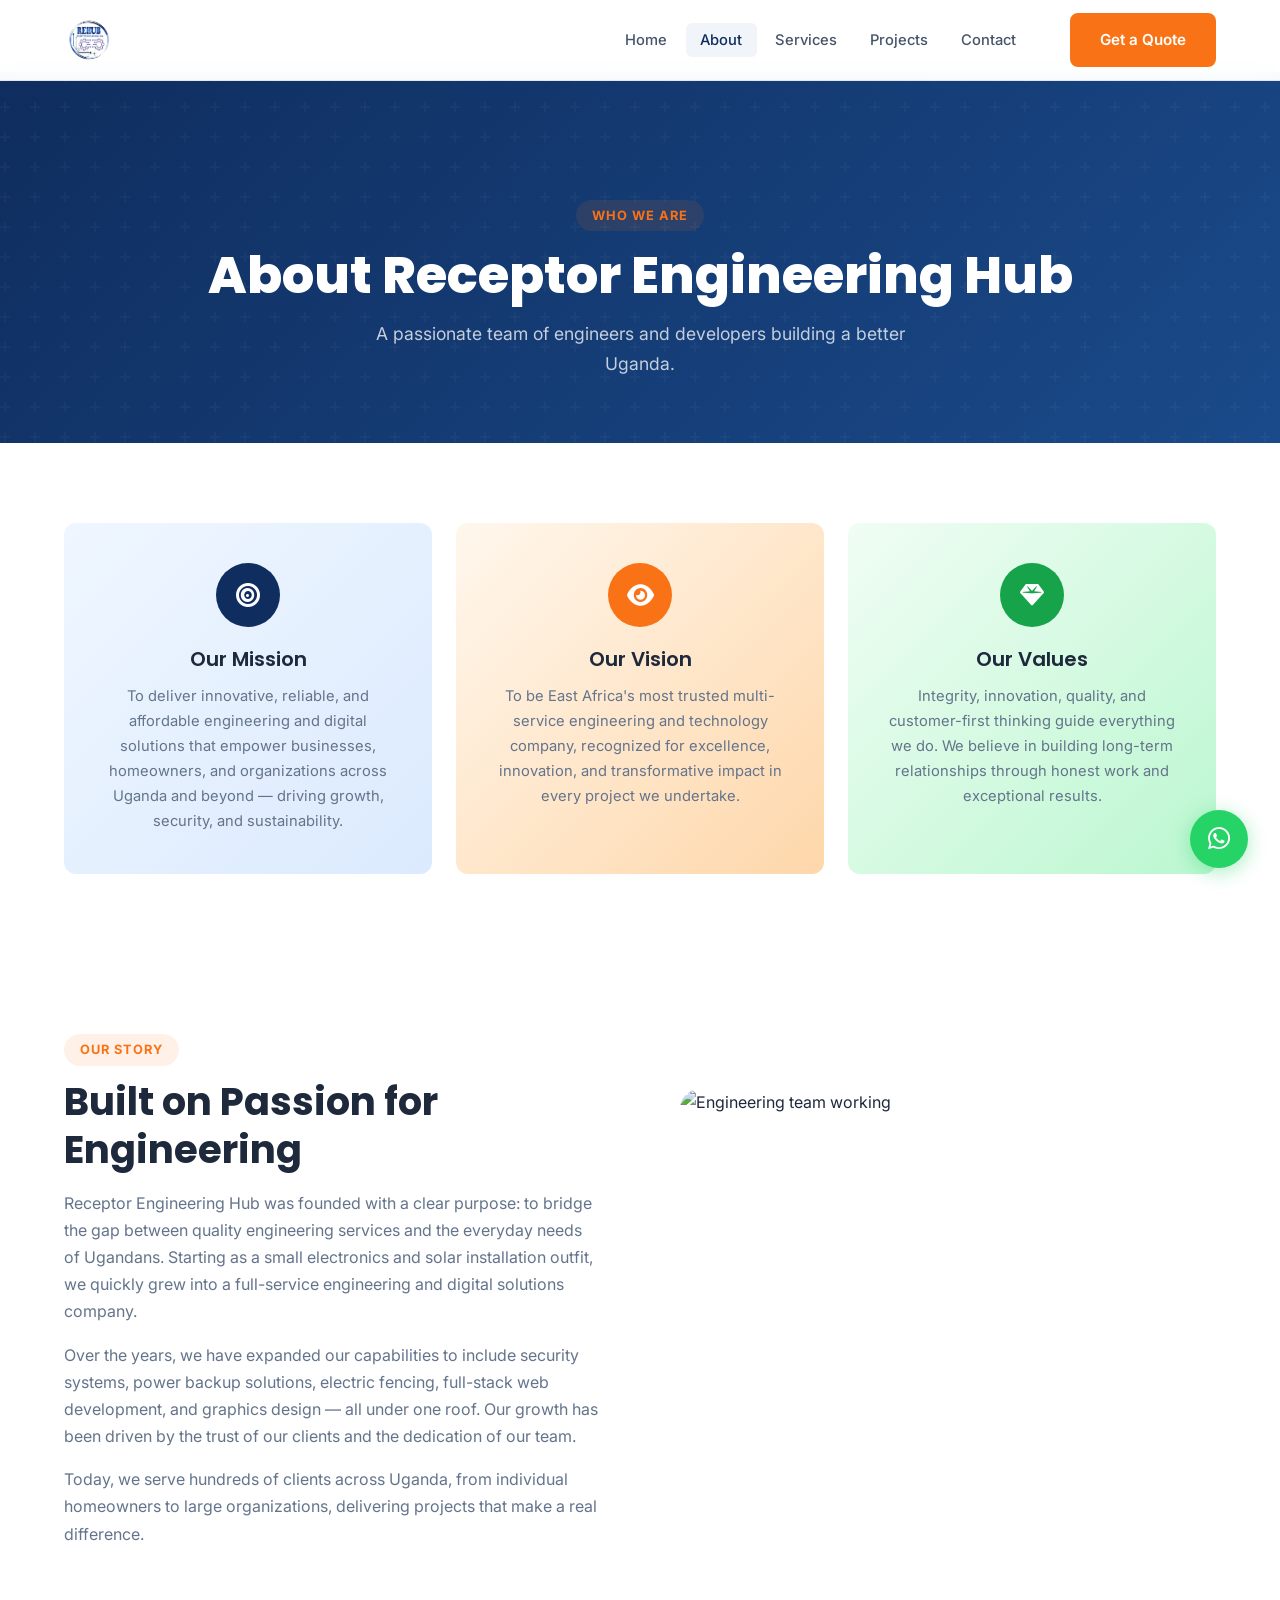
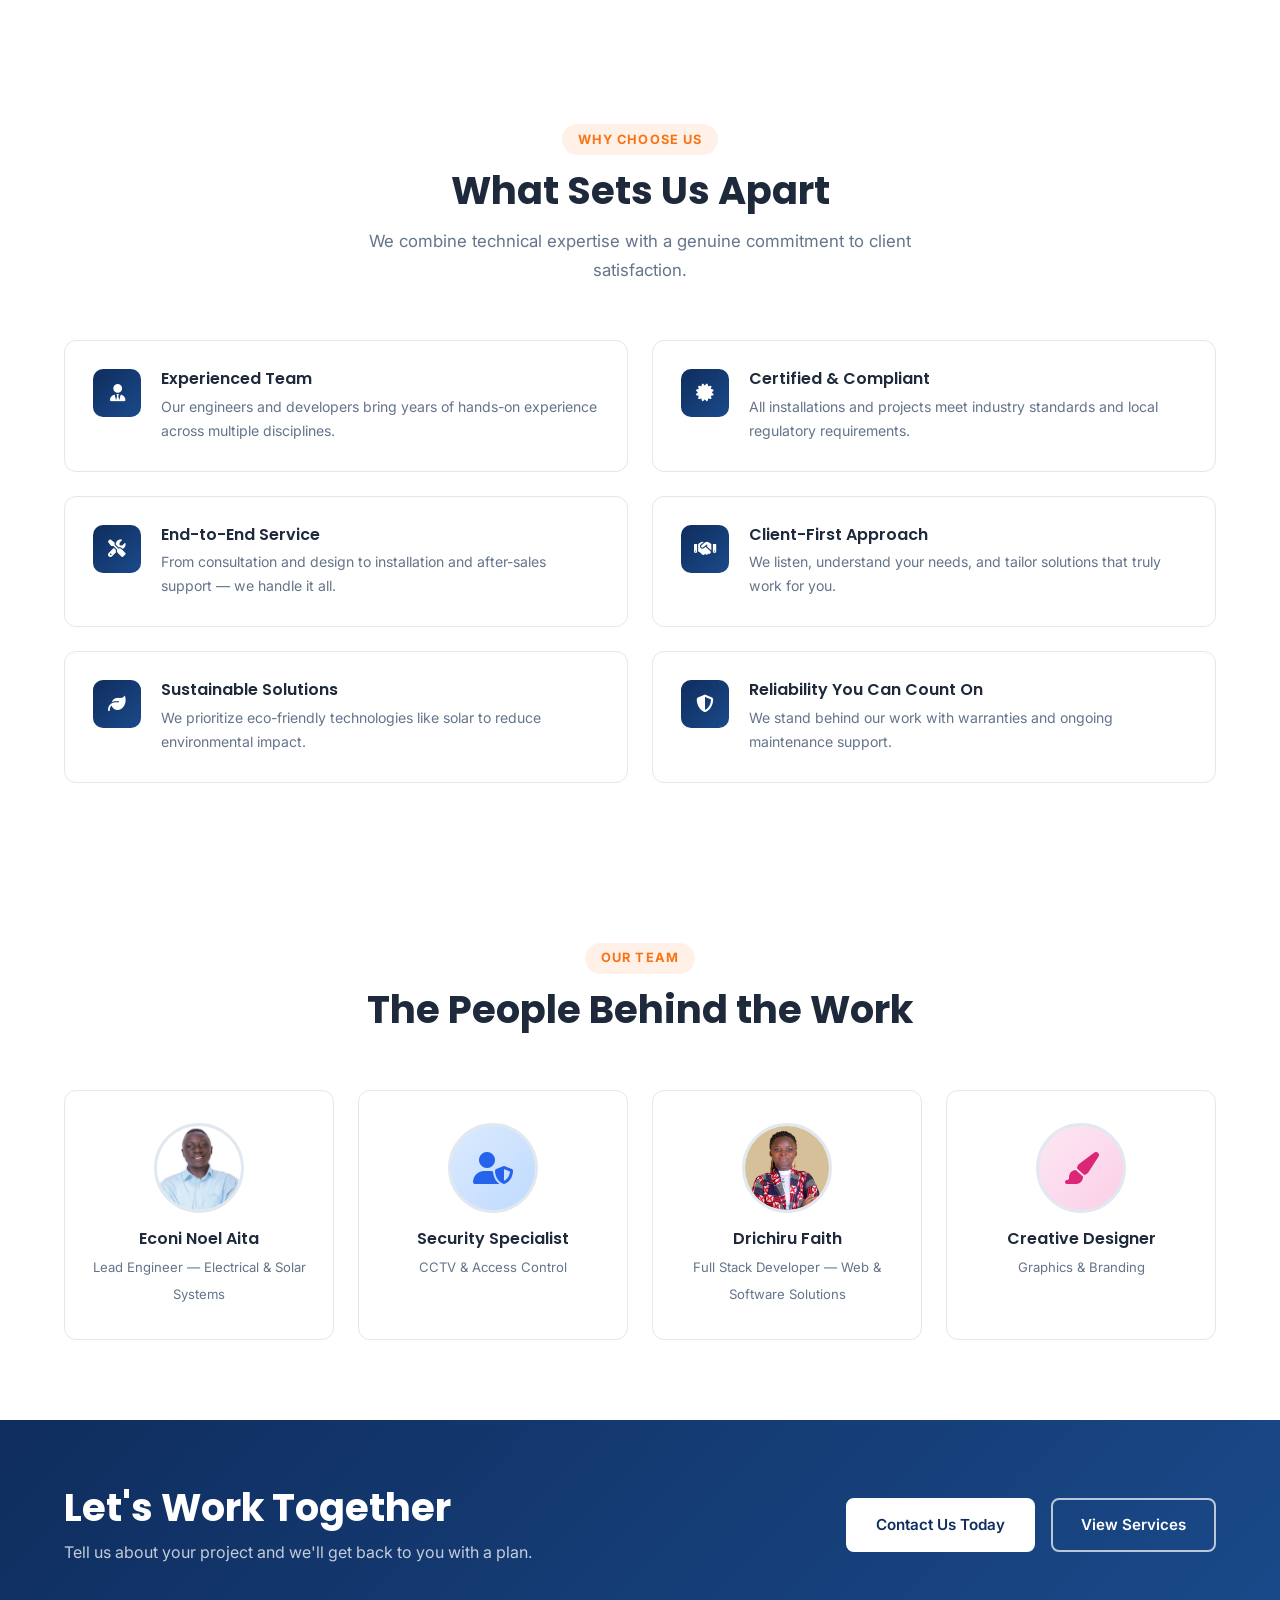
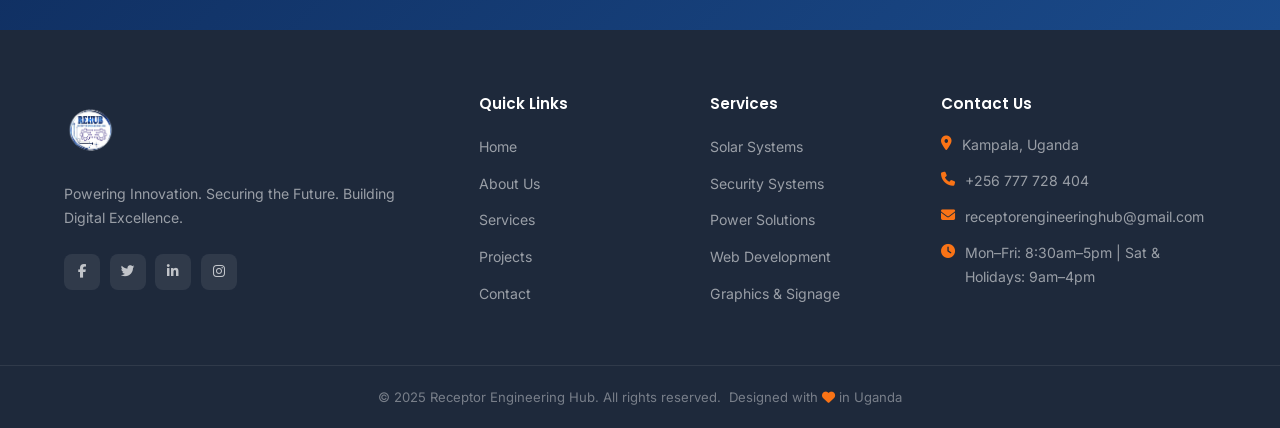
==== commit b129bf82: "Fix footer working hours on all pages" ====
--- a/about.html
+++ b/about.html
@@ -223,7 +223,7 @@
           <li><i class="fas fa-map-marker-alt"></i> Kampala, Uganda</li>
           <li><i class="fas fa-phone"></i> <a href="tel:+256777728404">+256 777 728 404</a></li>
           <li><i class="fas fa-envelope"></i> <a href="mailto:receptorengineeringhub@gmail.com">receptorengineeringhub@gmail.com</a></li>
-          <li><i class="fas fa-clock"></i> Mon–Sat: 8am – 6pm</li>
+          <li><i class="fas fa-clock"></i> Mon–Fri: 8:30am–5pm | Sat &amp; Holidays: 9am–4pm</li>
         </ul>
       </div>
     </div>
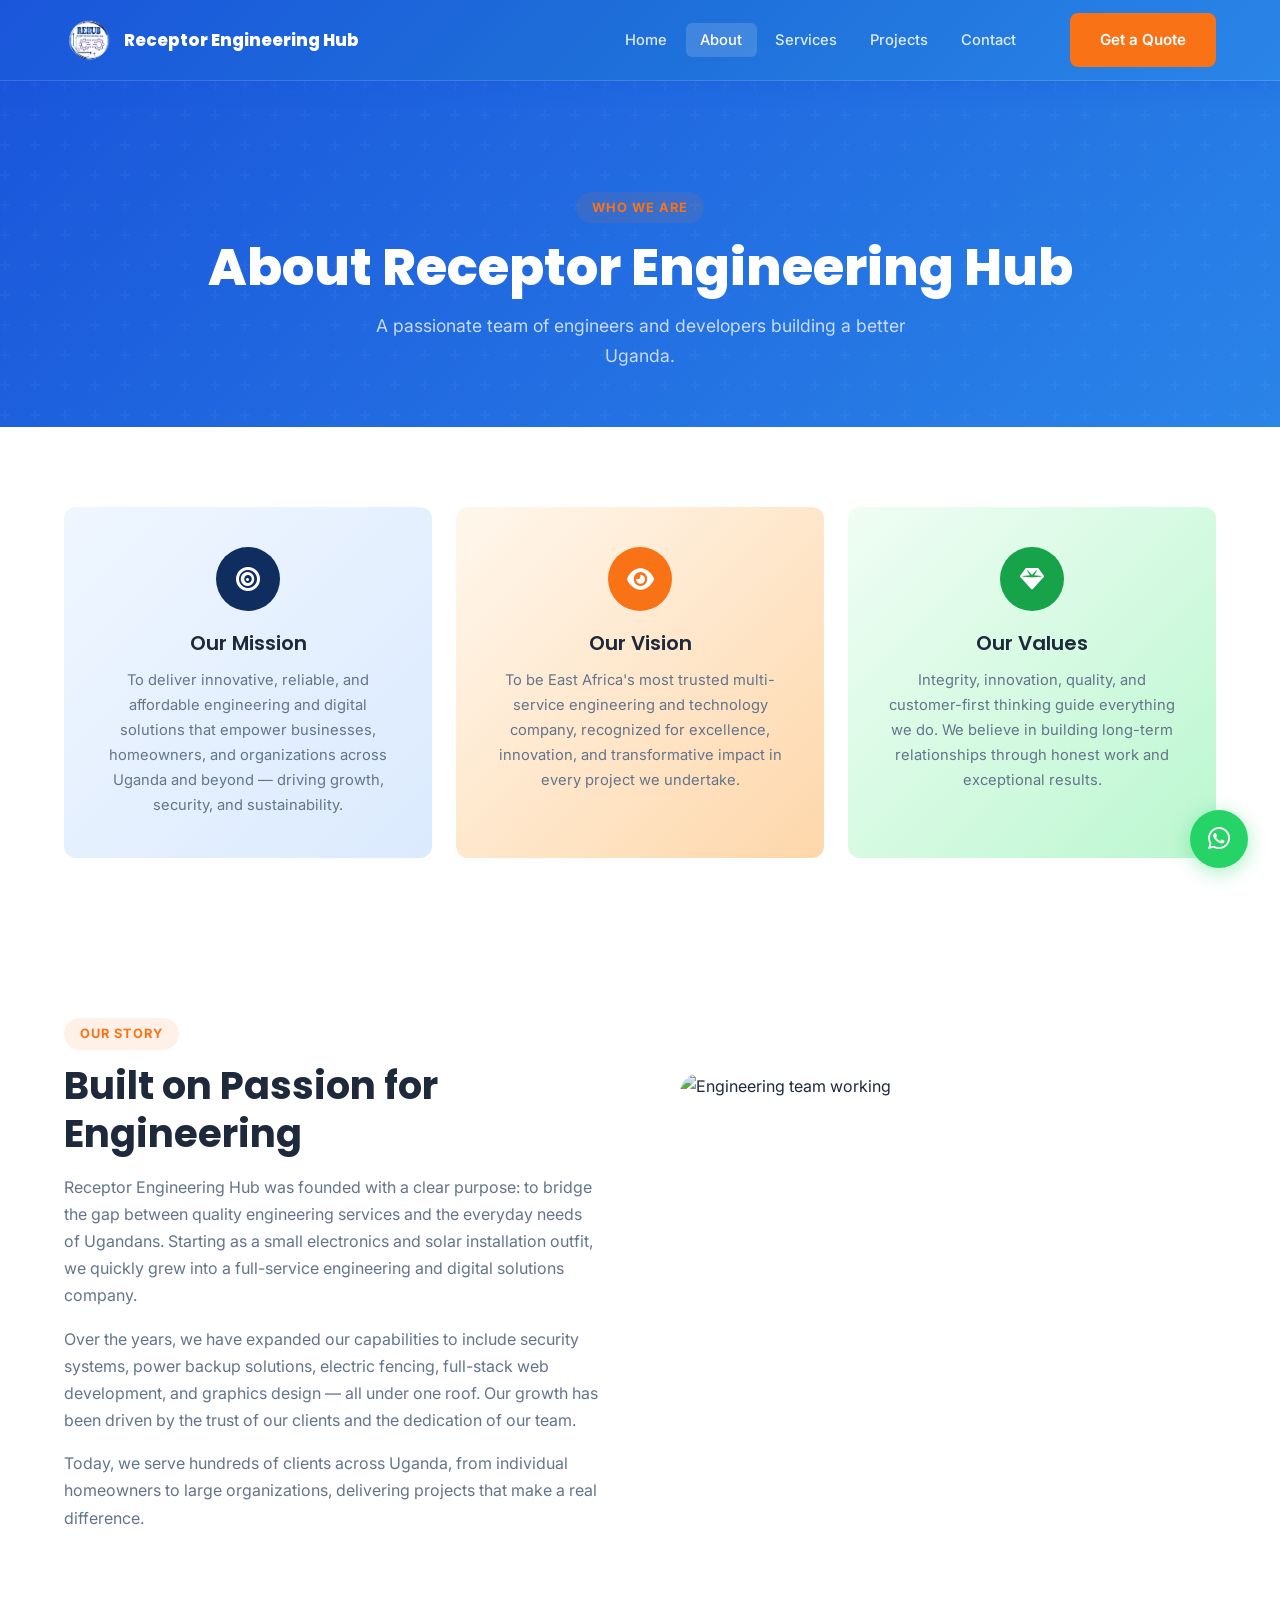
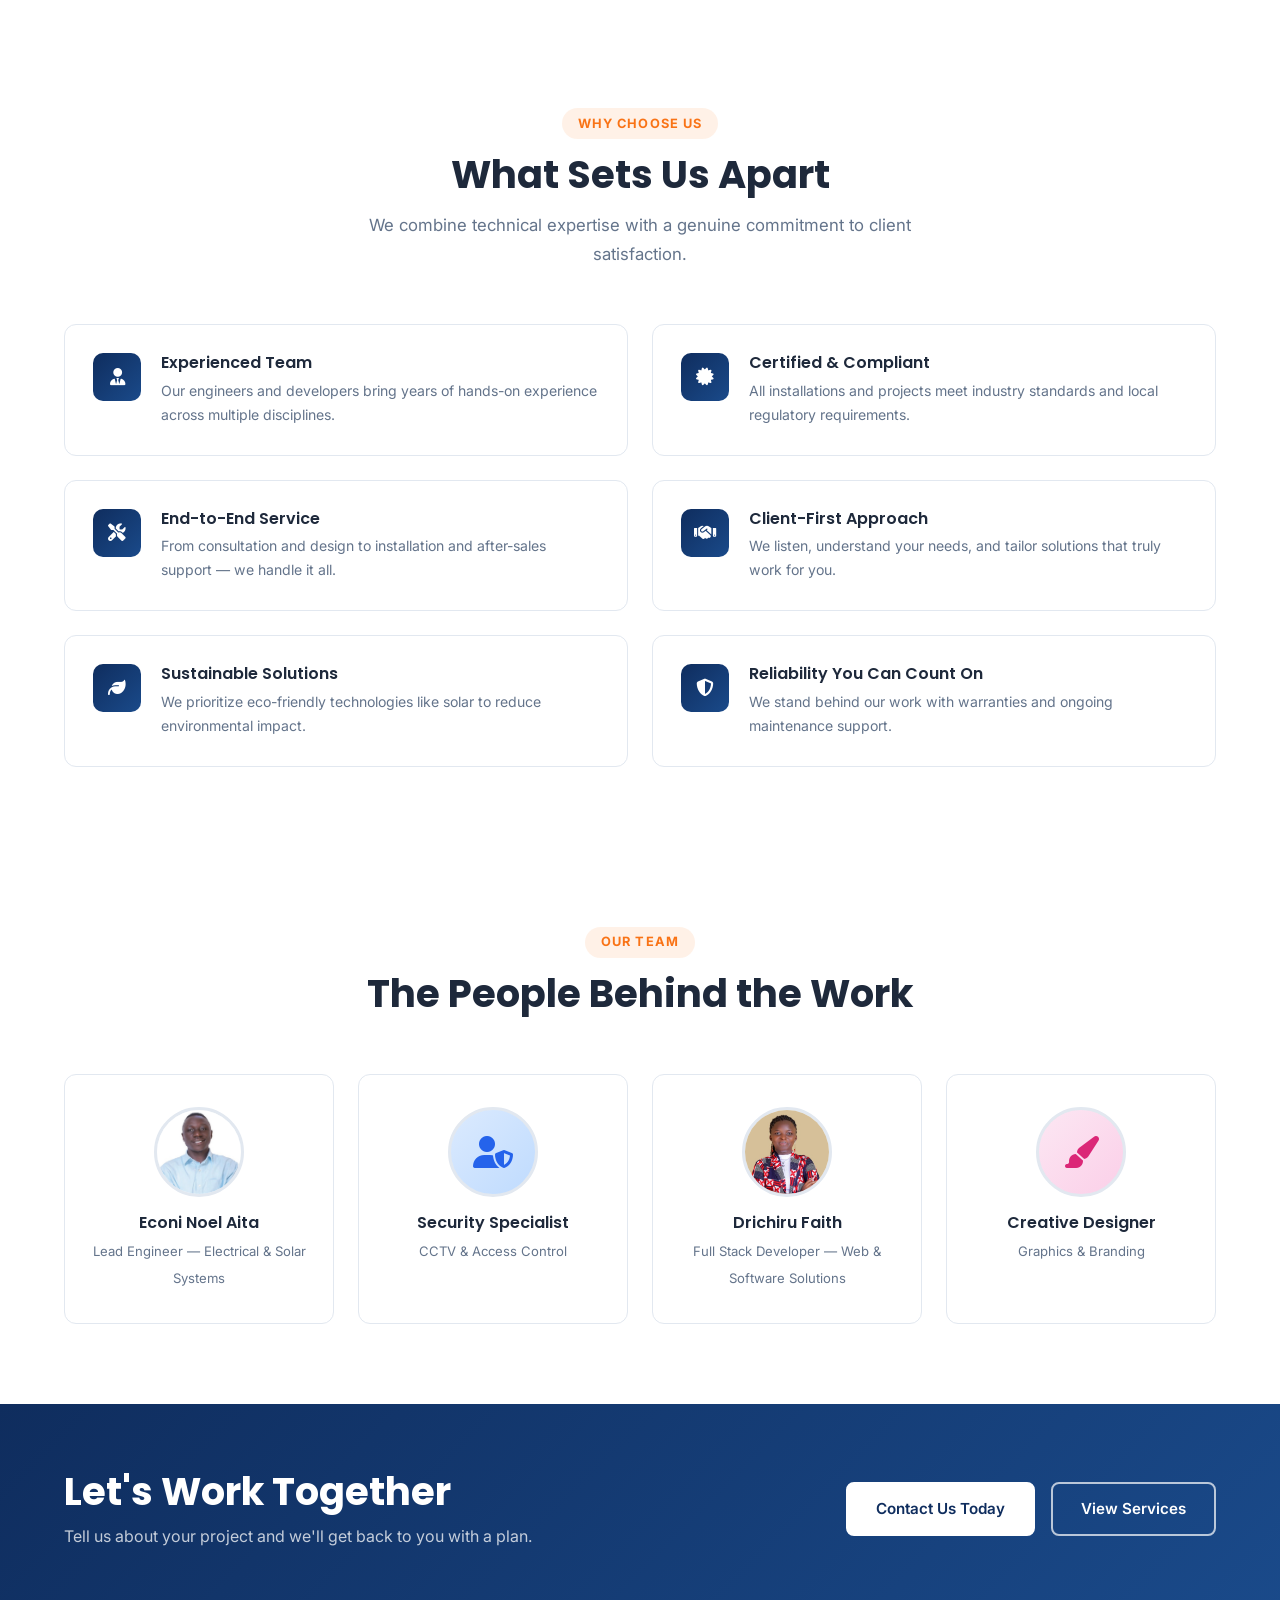
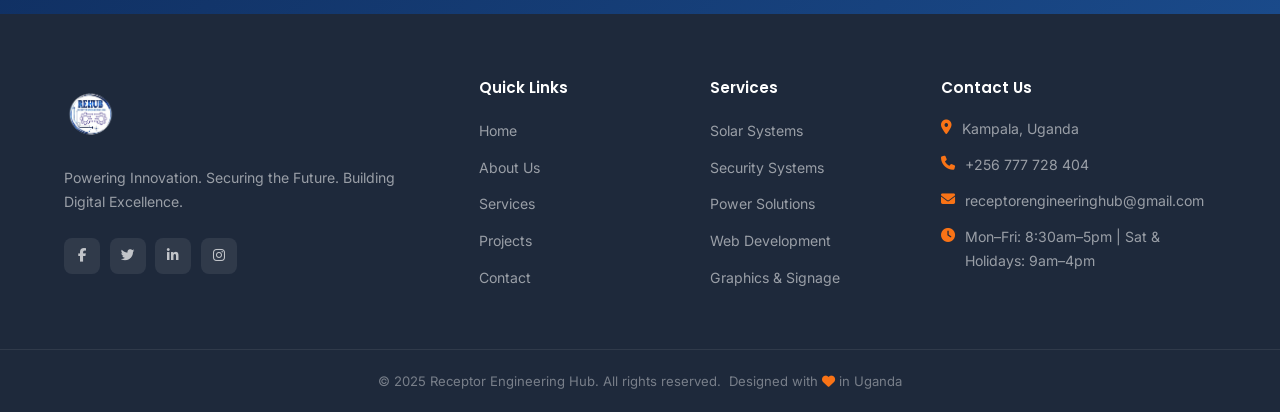
==== commit 4fb3fd32: "Redesign navbar, reduce hero size, add logo to headline" ====
--- a/about.html
+++ b/about.html
@@ -16,6 +16,9 @@
     <div class="container nav-container">
       <a href="index.html" class="logo">
         <img src="receptorhub.png" alt="Receptor Engineering Hub" class="logo-img" />
+        <div class="logo-text">
+          <span class="logo-main">Receptor Engineering Hub</span>
+        </div>
       </a>
       <ul class="nav-links" id="navLinks">
         <li><a href="index.html">Home</a></li>
--- a/css/style.css
+++ b/css/style.css
@@ -82,11 +82,12 @@
 /* ===== NAVBAR ===== */
 .navbar {
   position: fixed; top: 0; left: 0; right: 0; z-index: 1000;
-  background: rgba(255,255,255,0.97); backdrop-filter: blur(12px);
-  border-bottom: 1px solid var(--gray-200);
+  background: linear-gradient(135deg, #1a56db 0%, #1e6fd9 50%, #2a85e8 100%);
+  border-bottom: 1px solid rgba(255,255,255,0.15);
+  box-shadow: 0 2px 20px rgba(26,86,219,0.4);
   transition: box-shadow var(--transition);
 }
-.navbar.scrolled { box-shadow: var(--shadow); }
+.navbar.scrolled { box-shadow: 0 4px 30px rgba(26,86,219,0.5); }
 .nav-container { display: flex; align-items: center; gap: 2rem; height: 80px; }
 
 .logo { display: flex; align-items: center; gap: 0.75rem; }
@@ -96,11 +97,25 @@
   color: var(--orange); font-size: 1.2rem; flex-shrink: 0;
 }
 .logo-text { display: flex; flex-direction: column; line-height: 1.1; }
-.logo-main { font-family: 'Poppins', sans-serif; font-weight: 800; font-size: 1.05rem; color: var(--blue); }
-.logo-sub { font-size: 0.65rem; font-weight: 500; color: var(--text-light); letter-spacing: 0.04em; }
+.logo-main { font-family: 'Poppins', sans-serif; font-weight: 800; font-size: 1.05rem; color: var(--white); }
+.logo-sub { font-size: 0.65rem; font-weight: 500; color: rgba(255,255,255,0.75); letter-spacing: 0.04em; }
 .logo-light .logo-main { color: var(--white); }
 .logo-light .logo-sub { color: rgba(255,255,255,0.7); }
 .logo-light .logo-icon { background: rgba(255,255,255,0.15); }
+
+.nav-links { display: flex; align-items: center; gap: 0.25rem; margin-left: auto; }
+.nav-links a {
+  padding: 0.5rem 0.9rem; border-radius: 6px; font-weight: 500;
+  font-size: 0.92rem; color: rgba(255,255,255,0.85); transition: var(--transition);
+}
+.nav-links a:hover, .nav-links a.active { color: var(--white); background: rgba(255,255,255,0.15); }
+.nav-cta { margin-left: 0.5rem; }
+
+.hamburger { display: none; flex-direction: column; gap: 5px; background: none; border: none; cursor: pointer; padding: 4px; margin-left: auto; }
+.hamburger span { display: block; width: 24px; height: 2px; background: var(--white); border-radius: 2px; transition: var(--transition); }
+.hamburger.open span:nth-child(1) { transform: translateY(7px) rotate(45deg); }
+.hamburger.open span:nth-child(2) { opacity: 0; }
+.hamburger.open span:nth-child(3) { transform: translateY(-7px) rotate(-45deg); }
 
 /* Image logo */
 .logo-img {
@@ -112,47 +127,33 @@
 .logo-img-footer {
   height: 72px;
 }
-
-.nav-links { display: flex; align-items: center; gap: 0.25rem; margin-left: auto; }
-.nav-links a {
-  padding: 0.5rem 0.9rem; border-radius: 6px; font-weight: 500;
-  font-size: 0.92rem; color: var(--gray-600); transition: var(--transition);
-}
-.nav-links a:hover, .nav-links a.active { color: var(--blue); background: var(--gray-100); }
-.nav-cta { margin-left: 0.5rem; }
-
-.hamburger { display: none; flex-direction: column; gap: 5px; background: none; border: none; cursor: pointer; padding: 4px; margin-left: auto; }
-.hamburger span { display: block; width: 24px; height: 2px; background: var(--blue); border-radius: 2px; transition: var(--transition); }
-.hamburger.open span:nth-child(1) { transform: translateY(7px) rotate(45deg); }
-.hamburger.open span:nth-child(2) { opacity: 0; }
-.hamburger.open span:nth-child(3) { transform: translateY(-7px) rotate(-45deg); }
-
-/* ===== HERO ===== */
 .hero {
-  position: relative; min-height: 100vh;
-  background: linear-gradient(135deg, var(--blue) 0%, var(--blue-mid) 60%, #1e3a6e 100%);
-  display: flex; align-items: center; padding-top: 72px; overflow: hidden;
+  position: relative; min-height: 75vh;
+  background: linear-gradient(135deg, #1a56db 0%, #1e6fd9 60%, #2a85e8 100%);
+  display: flex; align-items: center; padding-top: 80px; overflow: hidden;
 }
 .hero-bg {
   position: absolute; inset: 0;
   background: url("data:image/svg+xml,%3Csvg width='60' height='60' viewBox='0 0 60 60' xmlns='http://www.w3.org/2000/svg'%3E%3Cg fill='none' fill-rule='evenodd'%3E%3Cg fill='%23ffffff' fill-opacity='0.03'%3E%3Cpath d='M36 34v-4h-2v4h-4v2h4v4h2v-4h4v-2h-4zm0-30V0h-2v4h-4v2h4v4h2V6h4V4h-4zM6 34v-4H4v4H0v2h4v4h2v-4h4v-2H6zM6 4V0H4v4H0v2h4v4h2V6h4V4H6z'/%3E%3C/g%3E%3C/g%3E%3C/svg%3E");
 }
-.hero-content { display: grid; grid-template-columns: 1fr 1fr; gap: 4rem; align-items: center; padding: 5rem 0 7rem; position: relative; z-index: 1; }
+.hero-content { display: grid; grid-template-columns: 1fr 1fr; gap: 3rem; align-items: center; padding: 3rem 0 5rem; position: relative; z-index: 1; }
 .hero-badge {
   display: inline-flex; align-items: center; gap: 0.5rem;
-  background: rgba(249,115,22,0.2); color: var(--orange-light);
+  background: rgba(255,255,255,0.15); color: rgba(255,255,255,0.95);
   padding: 0.4rem 1rem; border-radius: 50px; font-size: 0.82rem;
   font-weight: 600; letter-spacing: 0.05em; margin-bottom: 1.25rem;
-  border: 1px solid rgba(249,115,22,0.3);
+  border: 1px solid rgba(255,255,255,0.3);
 }
 .hero-text h1 { color: var(--white); margin-bottom: 1rem; }
-.hero-text h1 .highlight { color: var(--orange); }
-.hero-sub { color: rgba(255,255,255,0.75); font-size: 1.1rem; margin-bottom: 2rem; font-style: italic; }
-.hero-actions { display: flex; gap: 1rem; flex-wrap: wrap; margin-bottom: 3rem; }
-.hero-stats { display: flex; gap: 2.5rem; }
+.hero-text h1 .highlight { color: #fbbf24; }
+.hero-headline { display: flex; align-items: flex-start; gap: 1.25rem; margin-bottom: 1rem; }
+.hero-headline-logo { width: 70px; height: 70px; object-fit: contain; flex-shrink: 0; margin-top: 0.25rem; }
+.hero-sub { color: rgba(255,255,255,0.85); font-size: 1.05rem; margin-bottom: 2rem; font-style: italic; }
+.hero-actions { display: flex; gap: 1rem; flex-wrap: wrap; margin-bottom: 2.5rem; }
+.hero-stats { display: flex; gap: 2rem; }
 .stat { display: flex; flex-direction: column; }
-.stat-num { font-family: 'Poppins', sans-serif; font-size: 2rem; font-weight: 800; color: var(--white); line-height: 1; }
-.stat-label { font-size: 0.8rem; color: rgba(255,255,255,0.6); margin-top: 0.2rem; }
+.stat-num { font-family: 'Poppins', sans-serif; font-size: 1.8rem; font-weight: 800; color: var(--white); line-height: 1; }
+.stat-label { font-size: 0.78rem; color: rgba(255,255,255,0.7); margin-top: 0.2rem; }
 
 .hero-visual { display: flex; justify-content: center; align-items: center; }
 .hero-card-stack { position: relative; width: 320px; height: 320px; }
@@ -315,8 +316,8 @@
 
 /* ===== PAGE HERO ===== */
 .page-hero {
-  background: linear-gradient(135deg, var(--blue) 0%, var(--blue-mid) 100%);
-  padding: 8rem 0 4rem; text-align: center; margin-top: 72px;
+  background: linear-gradient(135deg, #1a56db 0%, #2a85e8 100%);
+  padding: 7rem 0 3.5rem; text-align: center; margin-top: 80px;
   position: relative; overflow: hidden;
 }
 .page-hero::before {
@@ -546,8 +547,9 @@
   .hamburger { display: flex; }
   .nav-links.open {
     display: flex; flex-direction: column; position: absolute;
-    top: 72px; left: 0; right: 0; background: var(--white);
-    border-bottom: 1px solid var(--gray-200); padding: 1rem 1.5rem 1.5rem;
+    top: 80px; left: 0; right: 0;
+    background: linear-gradient(135deg, #1a56db 0%, #2a85e8 100%);
+    border-bottom: 1px solid rgba(255,255,255,0.15); padding: 1rem 1.5rem 1.5rem;
     gap: 0.25rem; box-shadow: var(--shadow);
   }
   .nav-links.open + .nav-cta { display: none; }
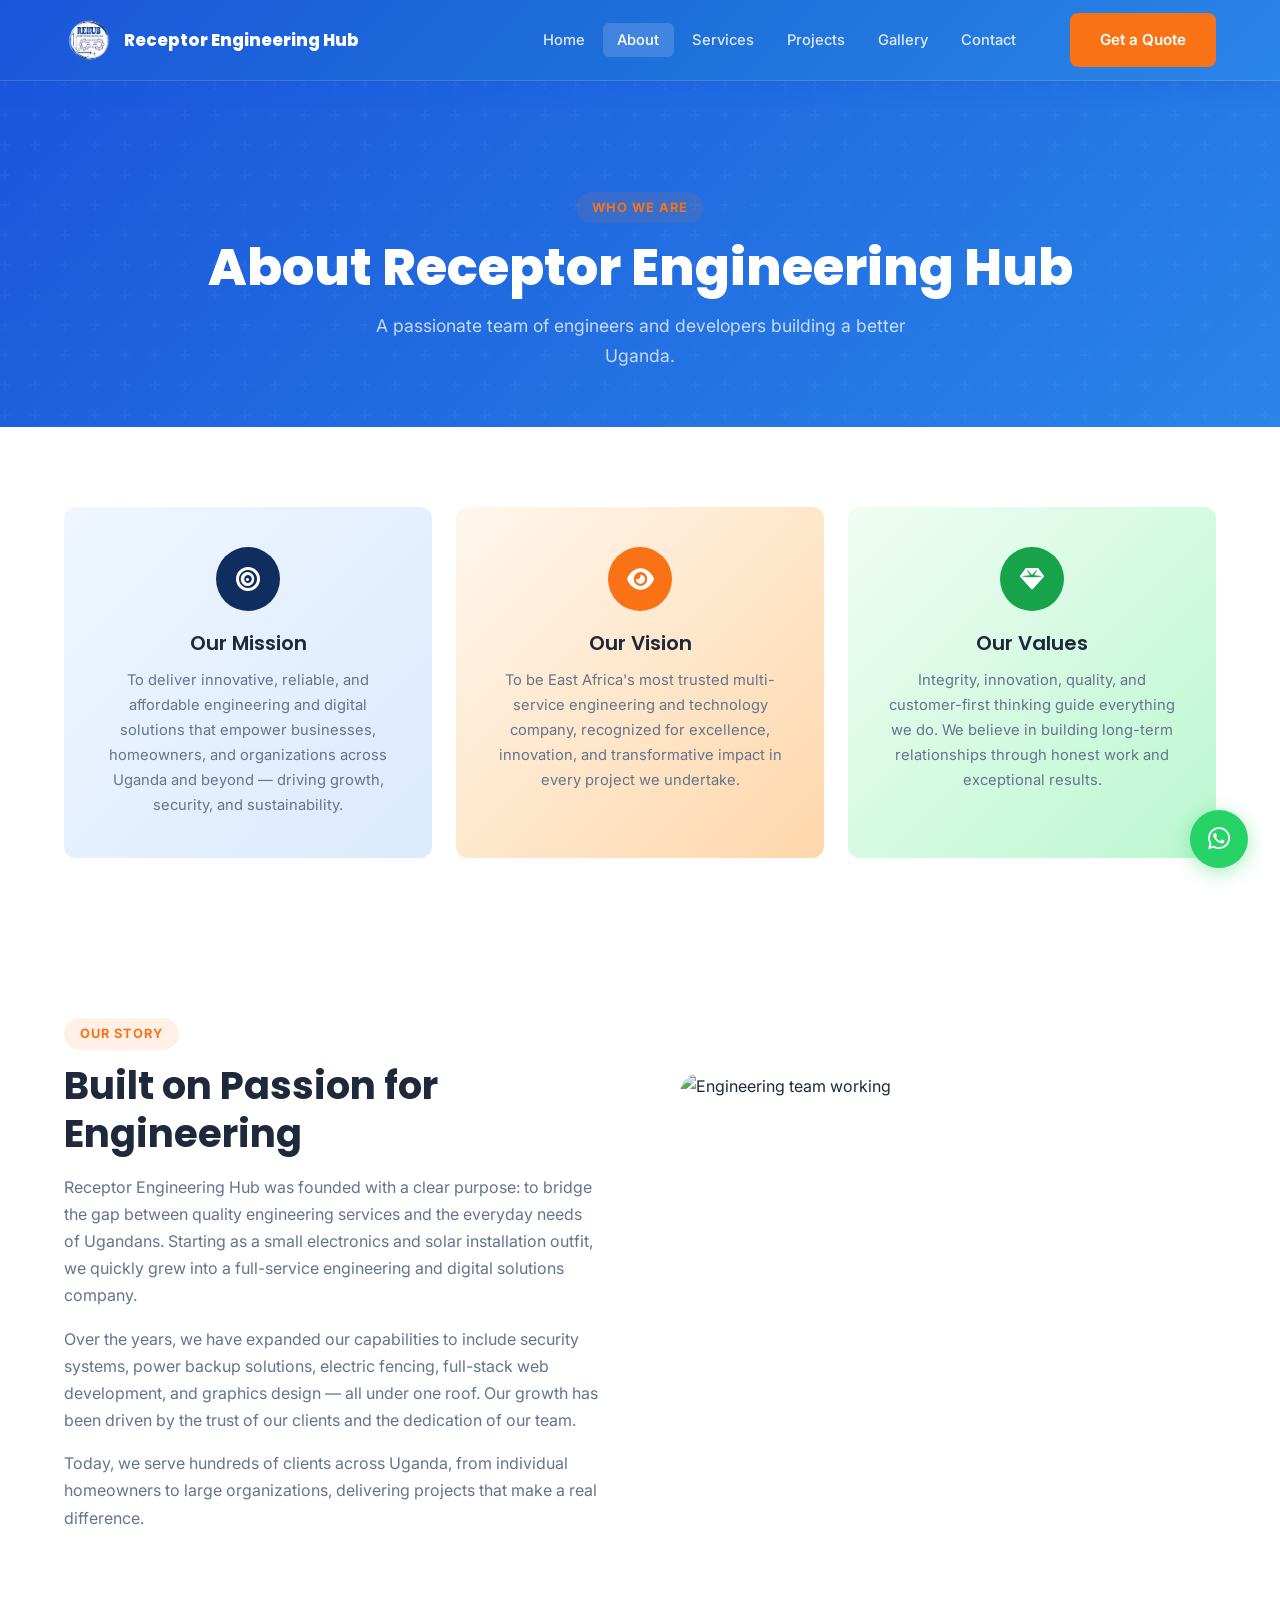
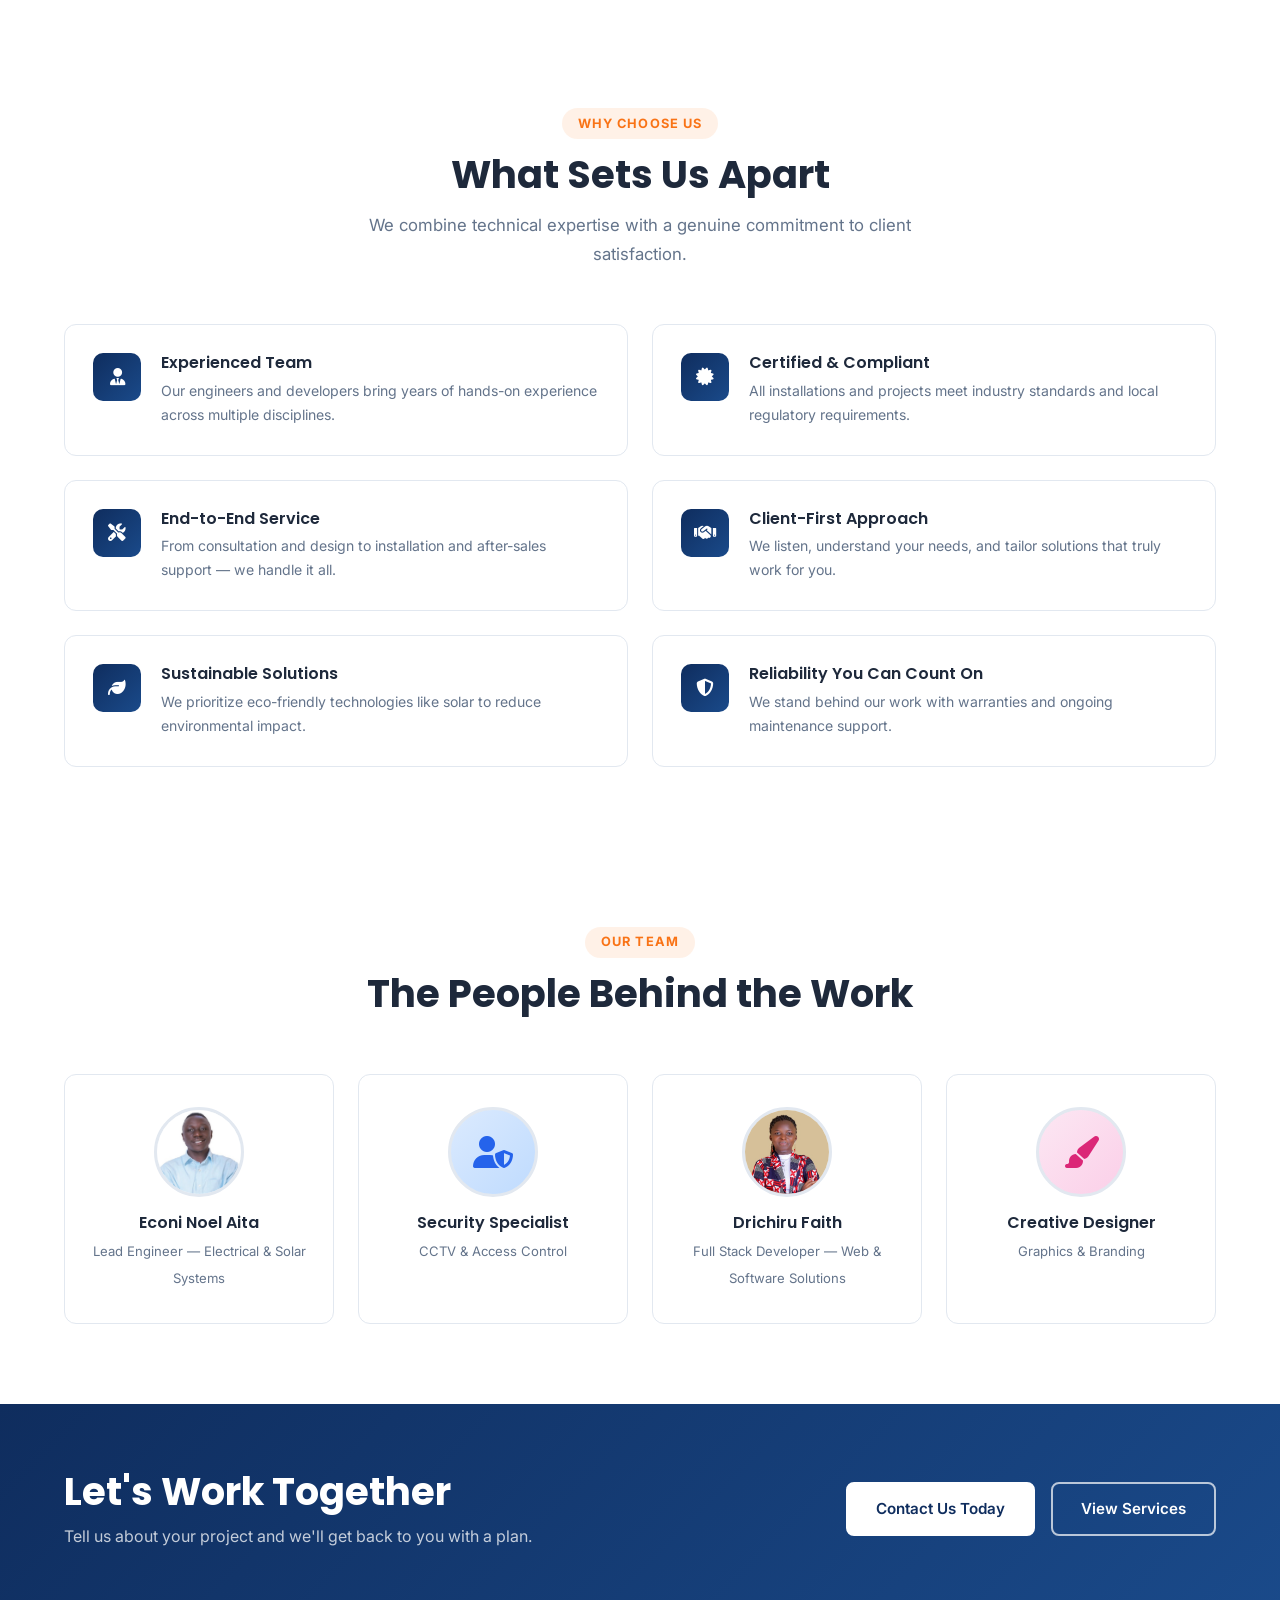
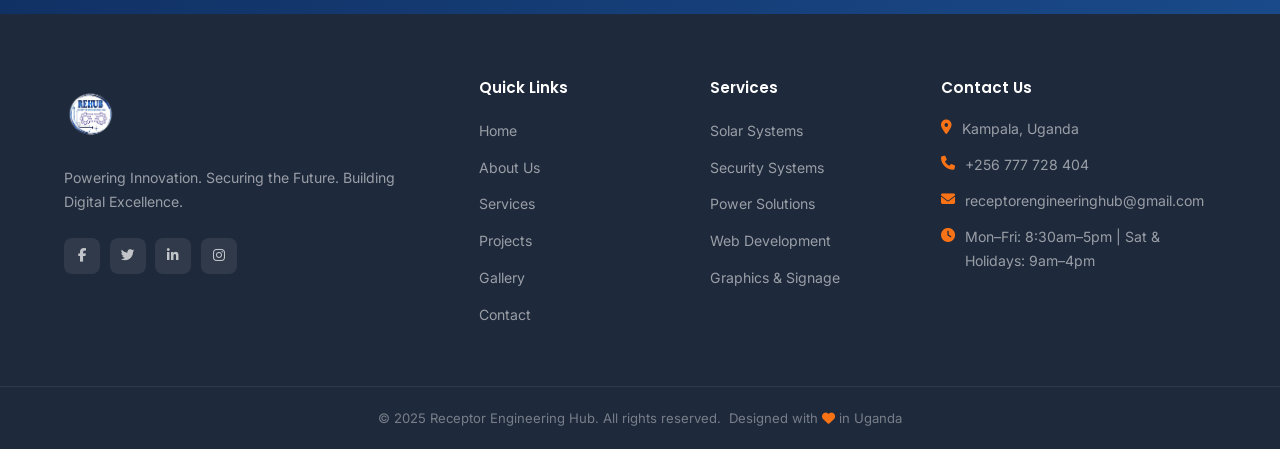
==== commit 877249d8: "Add hero slideshow, gallery page, lightbox, testimonial hover, bigger logo" ====
--- a/about.html
+++ b/about.html
@@ -3,8 +3,10 @@
 <head>
   <meta charset="UTF-8" />
   <meta name="viewport" content="width=device-width, initial-scale=1.0" />
+    <meta name="google-site-verification" content="k3c63kH6gn9kZT188aulxfWurAG4fihmwfax7aLUwMc" />
   <meta name="description" content="About Receptor Engineering Hub - Our mission, vision, story and why clients trust us." />
   <title>About Us | Receptor Engineering Hub</title>
+    <link rel="icon" type="image/png" href="receptorhub.png" />
   <link rel="stylesheet" href="css/style.css" />
   <link rel="stylesheet" href="https://cdnjs.cloudflare.com/ajax/libs/font-awesome/6.5.0/css/all.min.css" />
   <link href="https://fonts.googleapis.com/css2?family=Inter:wght@300;400;500;600;700;800&family=Poppins:wght@400;600;700;800&display=swap" rel="stylesheet" />
@@ -25,6 +27,7 @@
         <li><a href="about.html" class="active">About</a></li>
         <li><a href="services.html">Services</a></li>
         <li><a href="projects.html">Projects</a></li>
+        <li><a href="gallery.html">Gallery</a></li>
         <li><a href="contact.html">Contact</a></li>
       </ul>
       <a href="contact.html" class="btn btn-primary nav-cta">Get a Quote</a>
@@ -207,7 +210,8 @@
           <li><a href="about.html">About Us</a></li>
           <li><a href="services.html">Services</a></li>
           <li><a href="projects.html">Projects</a></li>
-          <li><a href="contact.html">Contact</a></li>
+          <li><a href="gallery.html">Gallery</a></li>
+        <li><a href="contact.html">Contact</a></li>
         </ul>
       </div>
       <div class="footer-links">
@@ -247,3 +251,4 @@
 </body>
 </html>
 
+
--- a/css/style.css
+++ b/css/style.css
@@ -128,34 +128,44 @@
   height: 72px;
 }
 .hero {
-  position: relative; min-height: 75vh;
-  background: linear-gradient(135deg, #1a56db 0%, #1e6fd9 60%, #2a85e8 100%);
+  position: relative;
   display: flex; align-items: center; padding-top: 80px; overflow: hidden;
 }
-.hero-bg {
+.hero-slideshow { position: absolute; inset: 0; z-index: 0; }
+.hero-slide {
   position: absolute; inset: 0;
-  background: url("data:image/svg+xml,%3Csvg width='60' height='60' viewBox='0 0 60 60' xmlns='http://www.w3.org/2000/svg'%3E%3Cg fill='none' fill-rule='evenodd'%3E%3Cg fill='%23ffffff' fill-opacity='0.03'%3E%3Cpath d='M36 34v-4h-2v4h-4v2h4v4h2v-4h4v-2h-4zm0-30V0h-2v4h-4v2h4v4h2V6h4V4h-4zM6 34v-4H4v4H0v2h4v4h2v-4h4v-2H6zM6 4V0H4v4H0v2h4v4h2V6h4V4H6z'/%3E%3C/g%3E%3C/g%3E%3C/svg%3E");
-}
-.hero-content { display: grid; grid-template-columns: 1fr 1fr; gap: 3rem; align-items: center; padding: 3rem 0 5rem; position: relative; z-index: 1; }
+  background-size: cover; background-position: center;
+  opacity: 0; transition: opacity 1.2s ease;
+}
+.hero-slide.active { opacity: 1; }
+.hero-overlay {
+  position: absolute; inset: 0;
+  background: linear-gradient(135deg, rgba(15,45,94,0.82) 0%, rgba(26,86,219,0.75) 100%);
+}
+.hero-content {
+  display: grid; grid-template-columns: 1fr 1fr; gap: 3rem;
+  align-items: center; padding: 2.5rem 0 2.5rem; position: relative; z-index: 1;
+}
 .hero-badge {
   display: inline-flex; align-items: center; gap: 0.5rem;
   background: rgba(255,255,255,0.15); color: rgba(255,255,255,0.95);
   padding: 0.4rem 1rem; border-radius: 50px; font-size: 0.82rem;
-  font-weight: 600; letter-spacing: 0.05em; margin-bottom: 1.25rem;
-  border: 1px solid rgba(255,255,255,0.3);
+  font-weight: 600; letter-spacing: 0.05em; margin-bottom: 1rem;
+  border: 1px solid rgba(255,255,255,0.3); max-width: 100%;
 }
 .hero-text h1 { color: var(--white); margin-bottom: 1rem; }
 .hero-text h1 .highlight { color: #fbbf24; }
 .hero-headline { display: flex; align-items: flex-start; gap: 1.25rem; margin-bottom: 1rem; }
-.hero-headline-logo { width: 70px; height: 70px; object-fit: contain; flex-shrink: 0; margin-top: 0.25rem; }
-.hero-sub { color: rgba(255,255,255,0.85); font-size: 1.05rem; margin-bottom: 2rem; font-style: italic; }
-.hero-actions { display: flex; gap: 1rem; flex-wrap: wrap; margin-bottom: 2.5rem; }
+.hero-headline-logo { width: 130px; height: 130px; object-fit: contain; flex-shrink: 0; margin-top: 0.25rem; }
+.hero-sub { color: rgba(255,255,255,0.85); font-size: 1.05rem; margin-bottom: 0; font-style: italic; }
+.hero-right { display: flex; flex-direction: column; justify-content: center; gap: 2rem; }
+.hero-actions { display: flex; gap: 1rem; flex-wrap: wrap; }
 .hero-stats { display: flex; gap: 2rem; }
 .stat { display: flex; flex-direction: column; }
 .stat-num { font-family: 'Poppins', sans-serif; font-size: 1.8rem; font-weight: 800; color: var(--white); line-height: 1; }
 .stat-label { font-size: 0.78rem; color: rgba(255,255,255,0.7); margin-top: 0.2rem; }
 
-.hero-visual { display: flex; justify-content: center; align-items: center; }
+.hero-visual { display: none; }
 .hero-card-stack { position: relative; width: 320px; height: 320px; }
 .hero-card {
   position: absolute; background: rgba(255,255,255,0.1); backdrop-filter: blur(10px);
@@ -178,7 +188,17 @@
 .hero-wave { position: absolute; bottom: 0; left: 0; right: 0; line-height: 0; }
 .hero-wave svg { width: 100%; height: 60px; }
 
-/* ===== SERVICES HIGHLIGHT ===== */
+/* ===== SECTION BACKGROUNDS ===== */
+.services-highlight { background: #f0f4ff; }
+.about-snippet { background: #ffffff; }
+.why-us { background: linear-gradient(135deg, #0f2d5e 0%, #1a4a8a 100%) !important; }
+.why-us .section-header h2 { color: #ffffff; }
+.why-us .section-header p { color: rgba(255,255,255,0.75); }
+.why-us .why-card { background: rgba(255,255,255,0.08); border: 1px solid rgba(255,255,255,0.15); }
+.why-us .why-card h3 { color: #ffffff; }
+.why-us .why-card p { color: rgba(255,255,255,0.75); }
+.testimonials { background: #f0f4ff; }
+
 .services-grid {
   display: grid; grid-template-columns: repeat(3, 1fr); gap: 1.5rem;
 }
@@ -246,7 +266,15 @@
   background: var(--white); border: 1px solid var(--gray-200);
   border-radius: var(--radius); padding: 2rem; transition: var(--transition);
 }
-.testimonial-card:hover { box-shadow: var(--shadow-lg); border-color: transparent; }
+.testimonial-card:hover { 
+  box-shadow: var(--shadow-lg); border-color: transparent;
+  background: linear-gradient(135deg, #1a56db, #2a85e8);
+}
+.testimonial-card:hover p,
+.testimonial-card:hover strong,
+.testimonial-card:hover span { color: rgba(255,255,255,0.9); }
+.testimonial-card:hover .stars { color: #fbbf24; }
+.testimonial-card:hover .author-avatar { background: rgba(255,255,255,0.2); }
 .stars { color: #f59e0b; margin-bottom: 1rem; font-size: 0.9rem; }
 .testimonial-card p { color: var(--text-light); font-style: italic; margin-bottom: 1.5rem; font-size: 0.95rem; }
 .testimonial-author { display: flex; align-items: center; gap: 0.75rem; }
@@ -524,9 +552,10 @@
   .why-grid { grid-template-columns: repeat(2, 1fr); }
   .testimonials-grid { grid-template-columns: repeat(2, 1fr); }
   .footer-grid { grid-template-columns: 1fr 1fr; gap: 2rem; }
-  .hero-content { grid-template-columns: 1fr; gap: 2rem; }
-  .hero-visual { display: none; }
-  .hero-content { padding: 4rem 0 6rem; }
+  .hero-content { grid-template-columns: 1fr; gap: 1.5rem; padding: 2rem 0 2.5rem; }
+  .hero-right { flex-direction: row; flex-wrap: wrap; align-items: center; gap: 1.5rem; }
+  .hero-actions { flex-direction: row; flex-wrap: wrap; }
+  .hero-stats { gap: 1.5rem; flex-wrap: wrap; }
   .about-grid { grid-template-columns: 1fr; gap: 2.5rem; }
   .story-grid { grid-template-columns: 1fr; gap: 2.5rem; }
   .mv-grid { grid-template-columns: 1fr; }
@@ -558,7 +587,7 @@
   .testimonials-grid { grid-template-columns: 1fr; }
   .footer-grid { grid-template-columns: 1fr; }
   .hero-stats { gap: 1.5rem; }
-  .hero-actions { flex-direction: column; align-items: flex-start; }
+  .hero-actions { flex-direction: row; flex-wrap: wrap; }
   .cta-content { flex-direction: column; text-align: center; }
   .cta-actions { justify-content: center; }
   .form-row { grid-template-columns: 1fr; }
@@ -571,9 +600,64 @@
 }
 
 @media (max-width: 480px) {
-  .hero-stats { flex-direction: column; gap: 1rem; }
+  .hero-stats { flex-direction: row; gap: 1rem; flex-wrap: wrap; }
   .team-grid { grid-template-columns: 1fr; }
   .stats-grid { grid-template-columns: 1fr 1fr; }
   .portfolio-filters { justify-content: flex-start; }
   .contact-form-wrapper { padding: 1.5rem; }
 }
+
+/* ===== GALLERY ===== */
+.gallery-grid {
+  display: grid; grid-template-columns: repeat(3, 1fr); gap: 1rem;
+}
+.gallery-item {
+  position: relative; border-radius: var(--radius); overflow: hidden;
+  cursor: pointer; box-shadow: var(--shadow);
+}
+.gallery-item img {
+  width: 100%; height: 220px; object-fit: cover;
+  transition: transform 0.4s ease;
+}
+.gallery-item:hover img { transform: scale(1.06); }
+.gallery-caption {
+  position: absolute; inset: 0;
+  background: linear-gradient(to top, rgba(15,45,94,0.9) 0%, transparent 60%);
+  padding: 1.25rem; display: flex; flex-direction: column;
+  justify-content: flex-end; opacity: 0; transition: var(--transition);
+}
+.gallery-item:hover .gallery-caption { opacity: 1; }
+.gallery-caption span {
+  background: var(--orange); color: var(--white);
+  padding: 0.2rem 0.6rem; border-radius: 50px;
+  font-size: 0.72rem; font-weight: 700; width: fit-content; margin-bottom: 0.3rem;
+}
+.gallery-caption p { color: var(--white); font-size: 0.88rem; font-weight: 500; }
+
+/* ===== LIGHTBOX ===== */
+.lightbox {
+  position: fixed; inset: 0; background: rgba(0,0,0,0.92);
+  z-index: 9999; display: none; align-items: center; justify-content: center;
+}
+.lightbox.open { display: flex; }
+.lightbox-content { max-width: 90vw; max-height: 85vh; text-align: center; }
+.lightbox-content img { max-width: 100%; max-height: 80vh; border-radius: var(--radius); }
+.lightbox-content p { color: rgba(255,255,255,0.8); margin-top: 0.75rem; font-size: 0.9rem; }
+.lightbox-close, .lightbox-prev, .lightbox-next {
+  position: fixed; background: rgba(255,255,255,0.15);
+  border: none; color: var(--white); font-size: 1.2rem;
+  width: 44px; height: 44px; border-radius: 50%; cursor: pointer;
+  display: flex; align-items: center; justify-content: center;
+  transition: var(--transition);
+}
+.lightbox-close:hover, .lightbox-prev:hover, .lightbox-next:hover { background: var(--orange); }
+.lightbox-close { top: 1.5rem; right: 1.5rem; }
+.lightbox-prev { left: 1.5rem; top: 50%; transform: translateY(-50%); }
+.lightbox-next { right: 1.5rem; top: 50%; transform: translateY(-50%); }
+
+@media (max-width: 768px) {
+  .gallery-grid { grid-template-columns: repeat(2, 1fr); }
+}
+@media (max-width: 480px) {
+  .gallery-grid { grid-template-columns: 1fr; }
+}
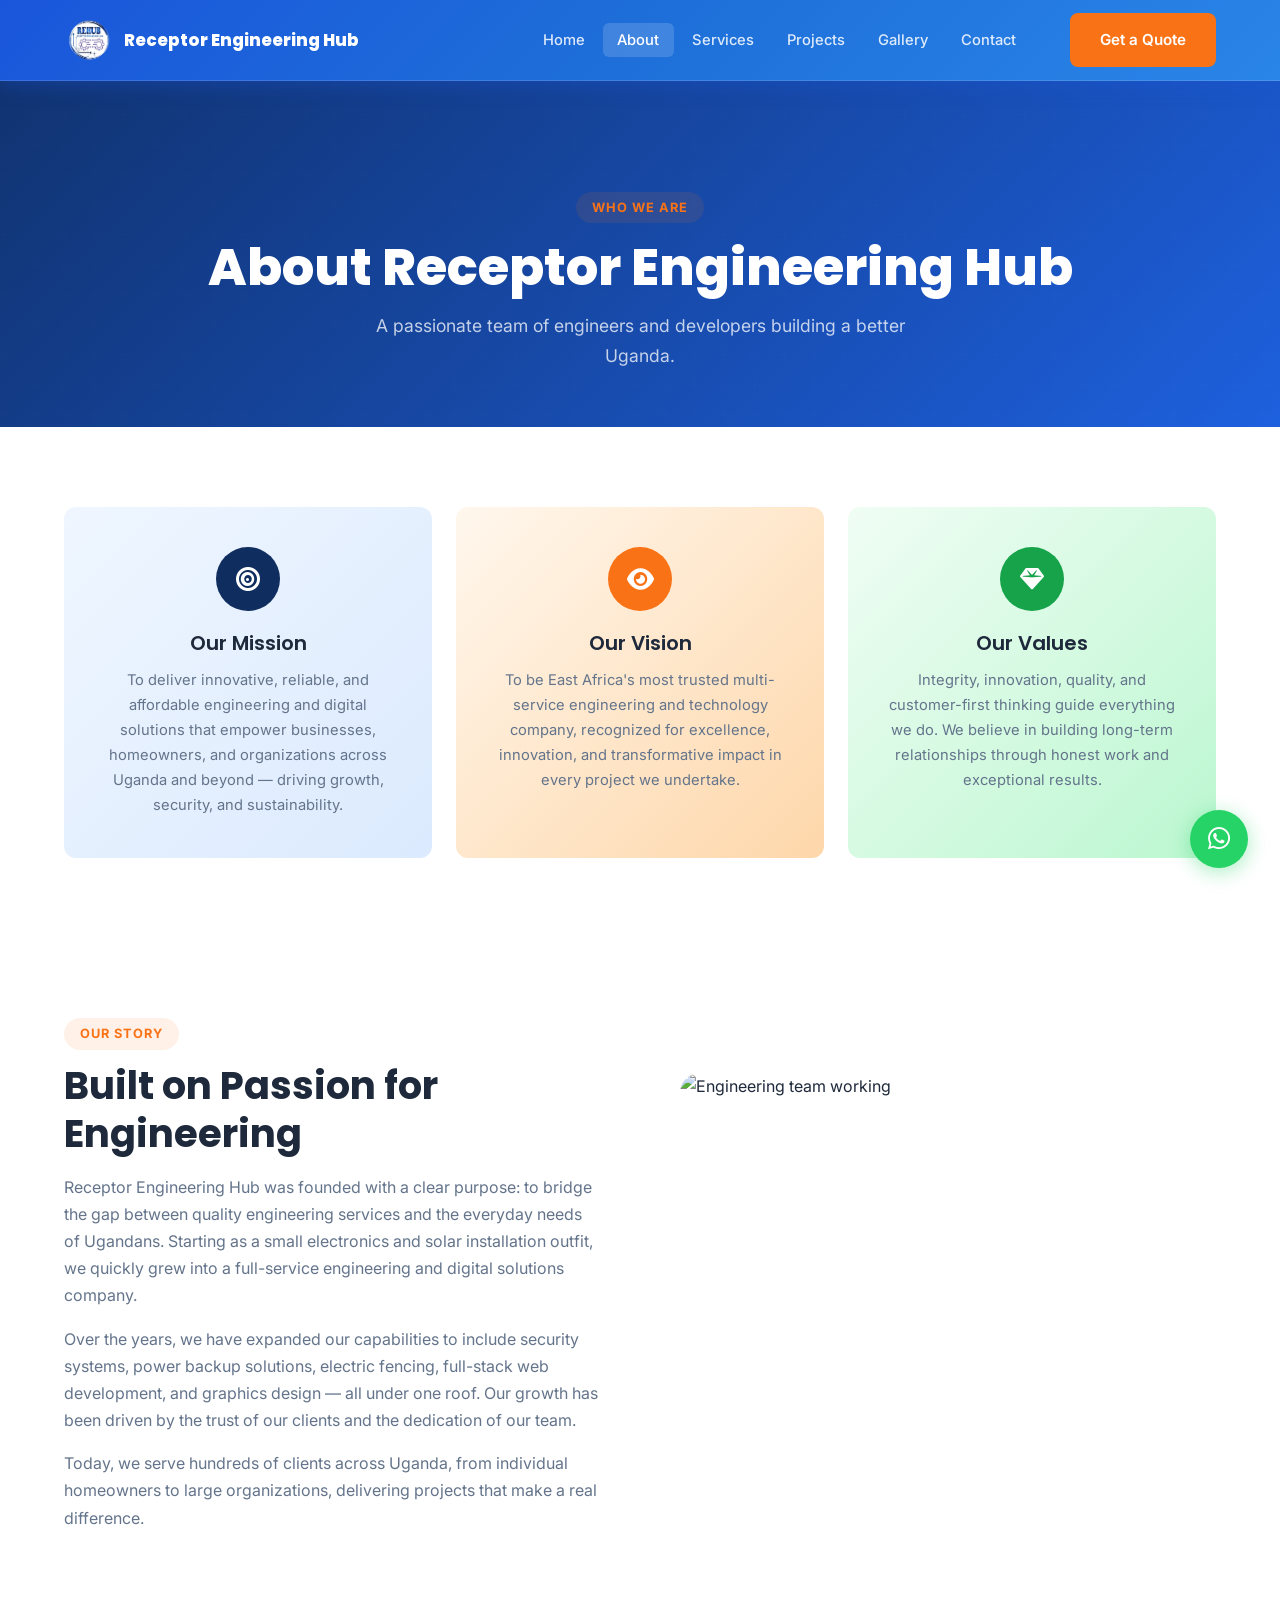
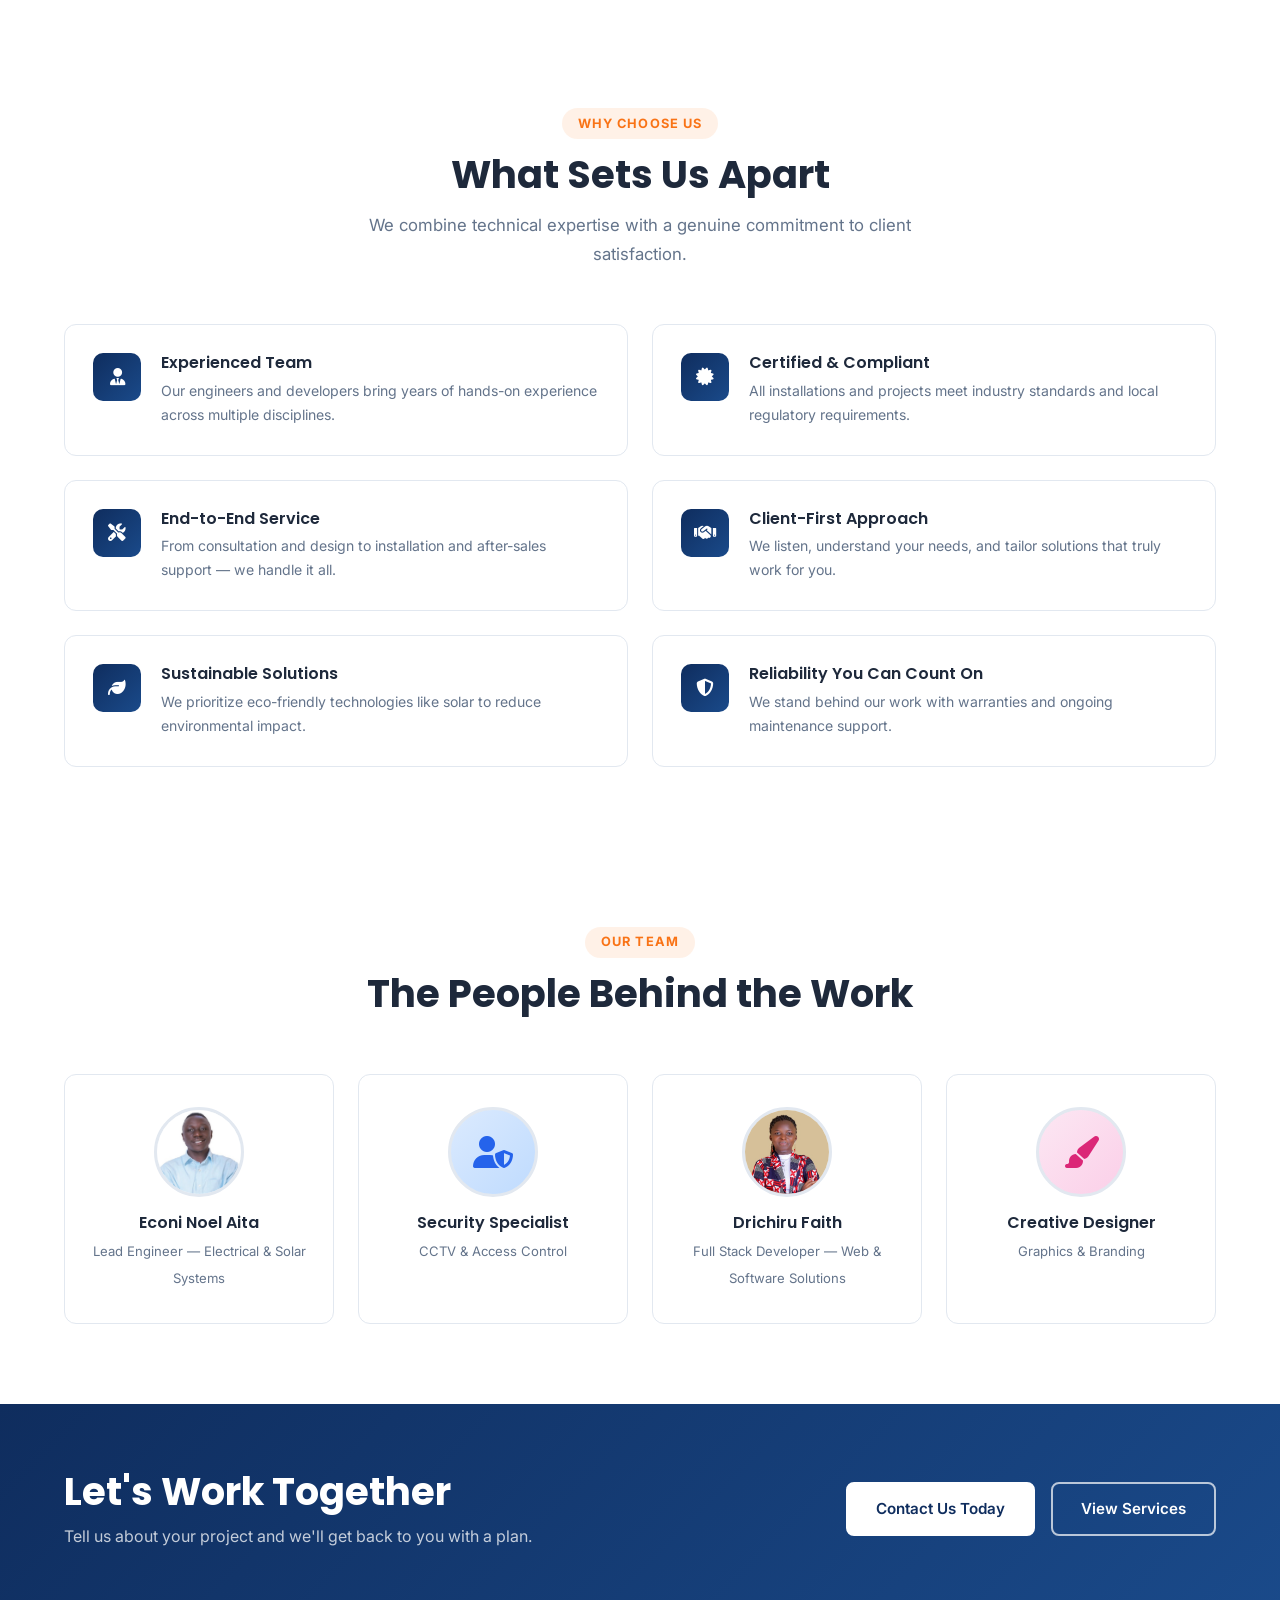
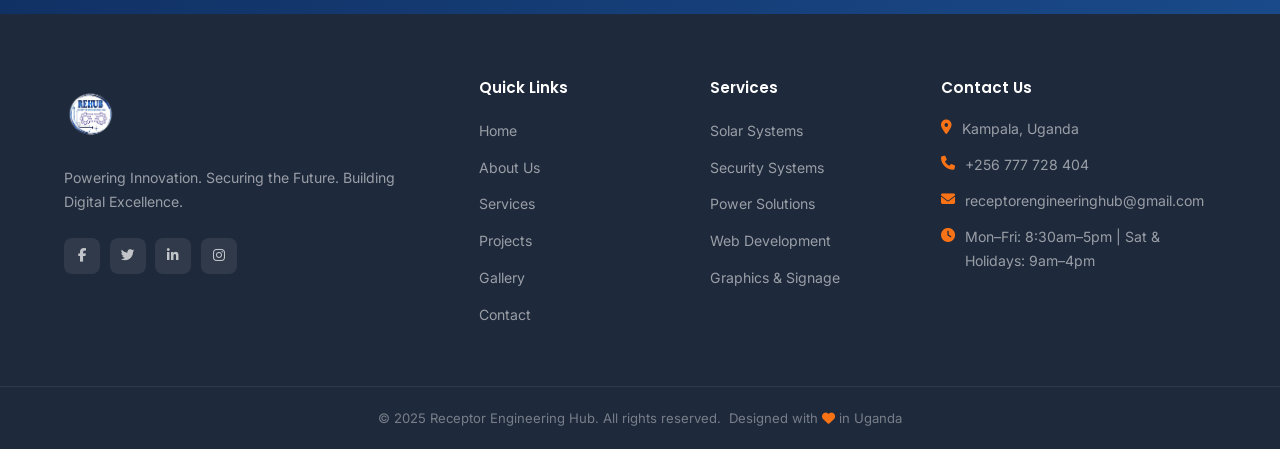
==== commit f1cf5543: "Add scrolling photos to Why Us and all page heroes" ====
--- a/about.html
+++ b/about.html
@@ -39,7 +39,13 @@
 
   <!-- Page Hero -->
   <section class="page-hero">
-    <div class="container">
+    <div class="page-hero-slideshow">
+      <div class="page-hero-slide active" style="background-image: url('https://images.unsplash.com/photo-1581091226825-a6a2a5aee158?w=1600&q=80')"></div>
+      <div class="page-hero-slide" style="background-image: url('https://images.unsplash.com/photo-1504307651254-35680f356dfd?w=1600&q=80')"></div>
+      <div class="page-hero-slide" style="background-image: url('https://images.unsplash.com/photo-1509391366360-2e959784a276?w=1600&q=80')"></div>
+      <div class="page-hero-overlay"></div>
+    </div>
+    <div class="container" style="position:relative;z-index:1">
       <span class="section-tag">Who We Are</span>
       <h1>About Receptor Engineering Hub</h1>
       <p>A passionate team of engineers and developers building a better Uganda.</p>
--- a/css/style.css
+++ b/css/style.css
@@ -661,3 +661,31 @@
 @media (max-width: 480px) {
   .gallery-grid { grid-template-columns: 1fr; }
 }
+
+/* ===== WHY US SLIDESHOW ===== */
+.why-us { position: relative; overflow: hidden; }
+.why-us-slideshow { position: absolute; inset: 0; z-index: 0; }
+.why-slide {
+  position: absolute; inset: 0;
+  background-size: cover; background-position: center;
+  opacity: 0; transition: opacity 1.2s ease;
+}
+.why-slide.active { opacity: 1; }
+.why-us-overlay {
+  position: absolute; inset: 0;
+  background: linear-gradient(135deg, rgba(15,45,94,0.88) 0%, rgba(26,86,219,0.82) 100%);
+}
+
+/* ===== PAGE HERO SLIDESHOW ===== */
+.page-hero { position: relative; overflow: hidden; }
+.page-hero-slideshow { position: absolute; inset: 0; z-index: 0; }
+.page-hero-slide {
+  position: absolute; inset: 0;
+  background-size: cover; background-position: center;
+  opacity: 0; transition: opacity 1.2s ease;
+}
+.page-hero-slide.active { opacity: 1; }
+.page-hero-overlay {
+  position: absolute; inset: 0;
+  background: linear-gradient(135deg, rgba(15,45,94,0.85) 0%, rgba(26,86,219,0.78) 100%);
+}
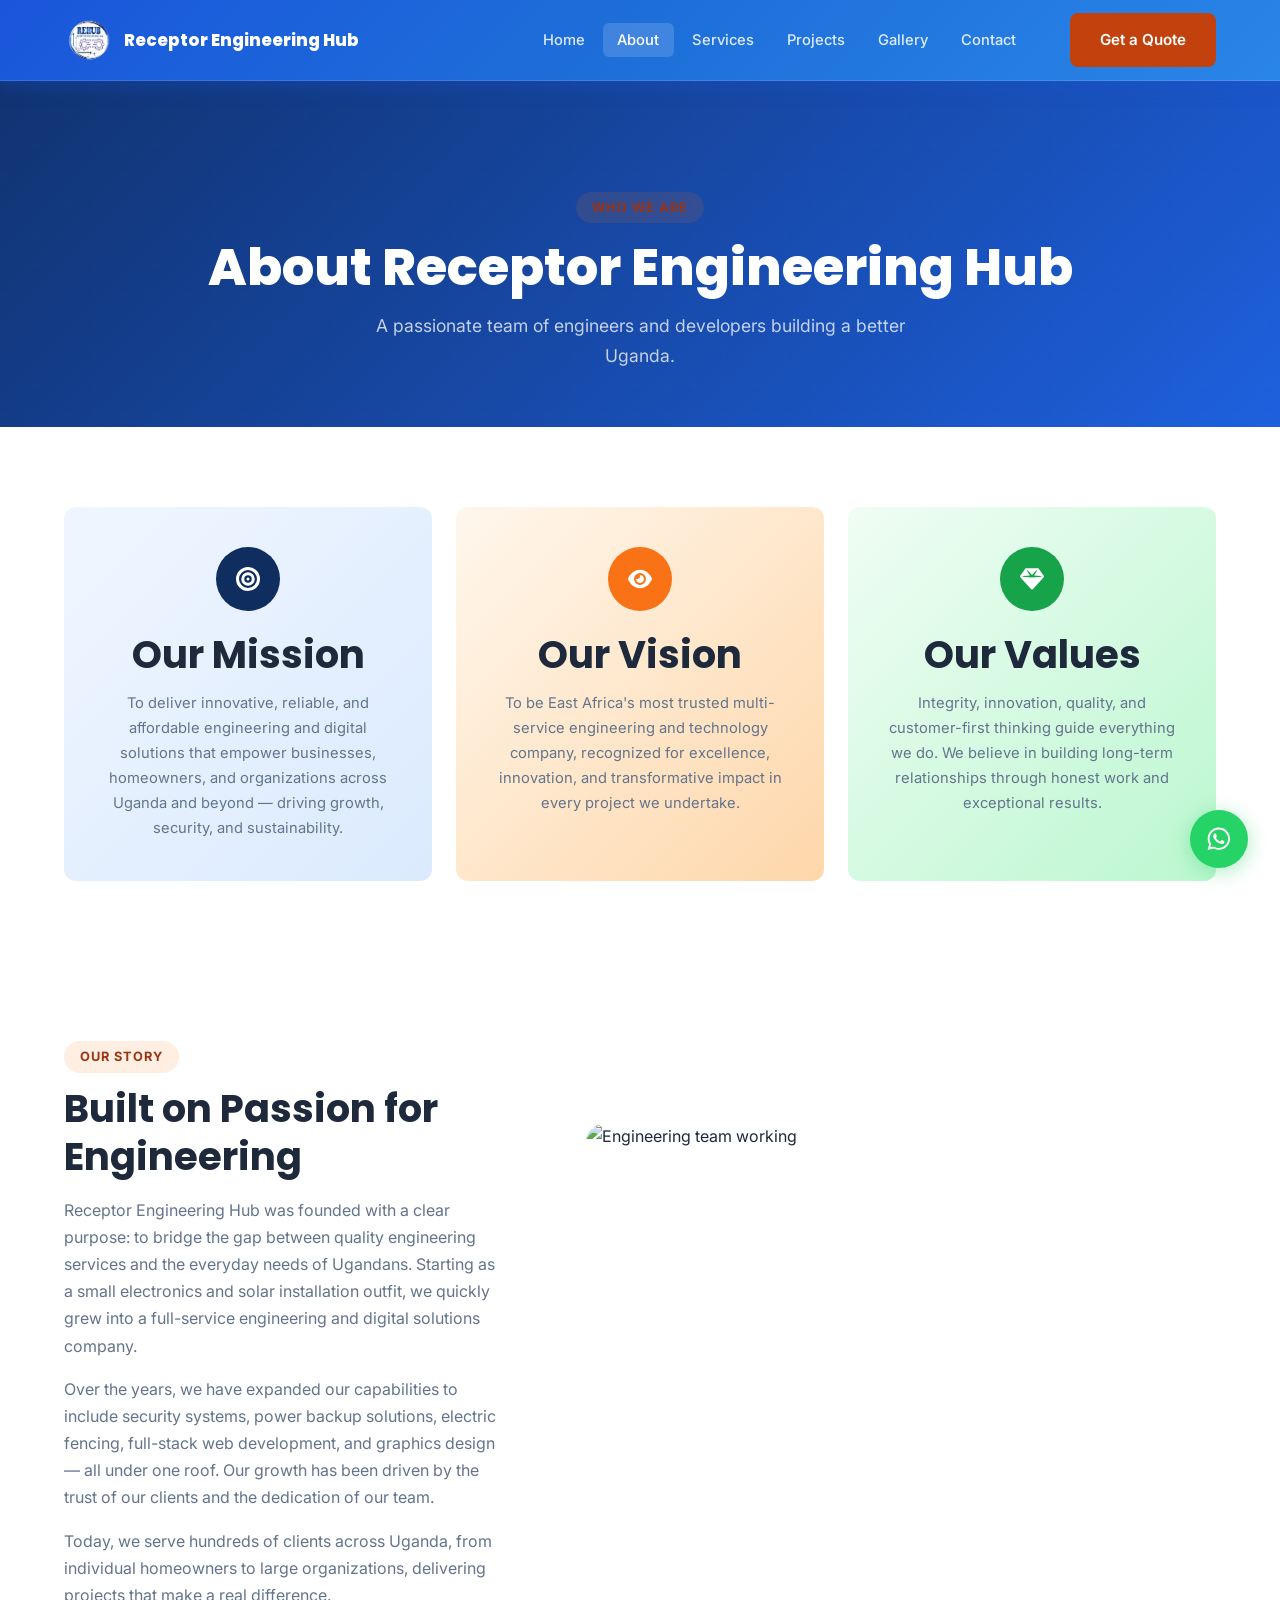
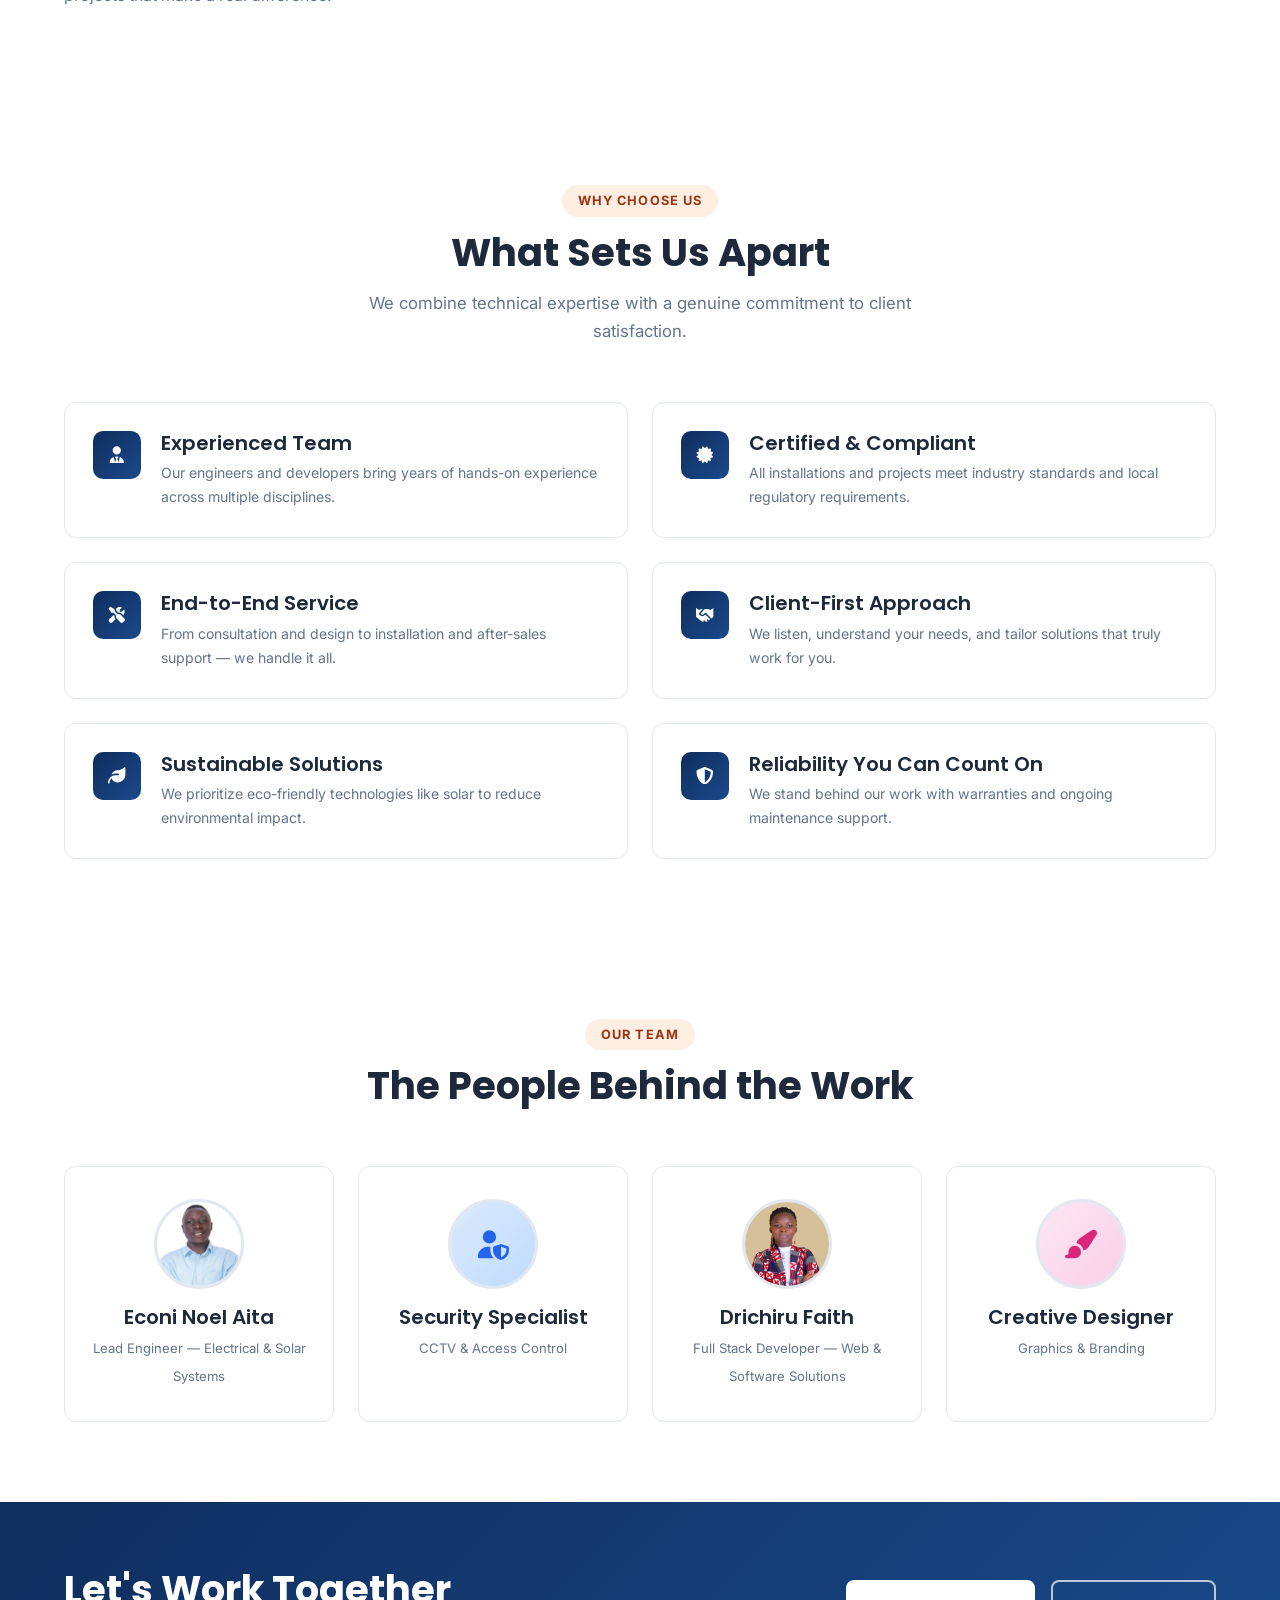
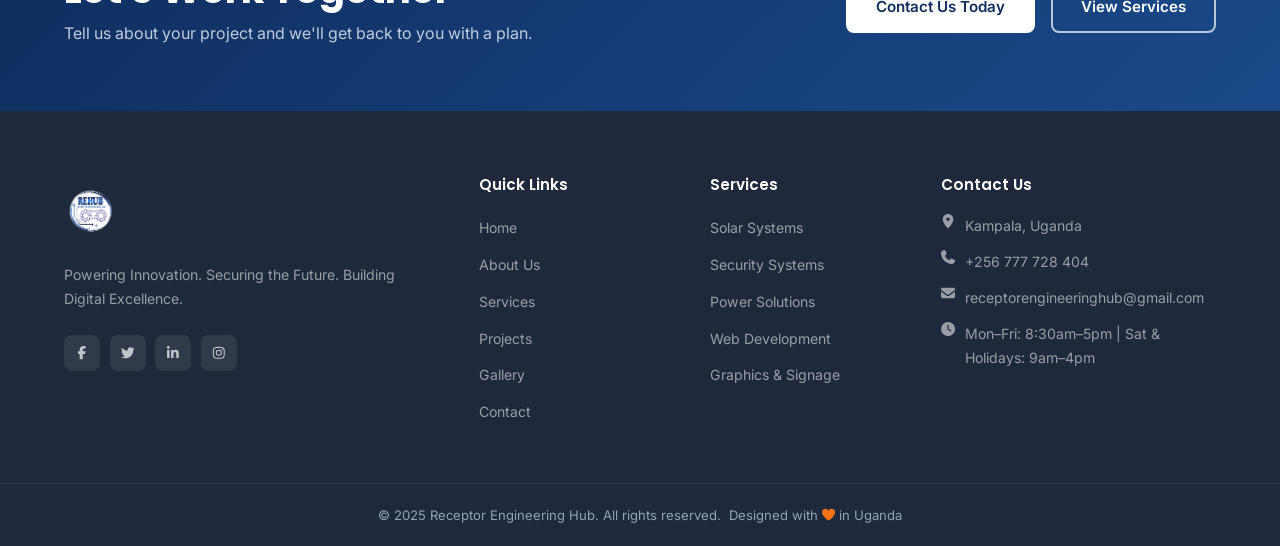
==== commit 89fd4d88: "Improve performance and accessibility: replace Font Awesome with inline SVG sprite, optimize image d" ====
--- a/about.html
+++ b/about.html
@@ -3,13 +3,17 @@
 <head>
   <meta charset="UTF-8" />
   <meta name="viewport" content="width=device-width, initial-scale=1.0" />
+  <link rel="preconnect" href="https://images.unsplash.com" crossorigin />
+  <link rel="preconnect" href="https://fonts.gstatic.com" crossorigin />
+  <link rel="preload" as="image" href="https://images.unsplash.com/photo-1581091226825-a6a2a5aee158?w=1600&q=80&auto=format&fit=crop" fetchpriority="high" />
+
     <meta name="google-site-verification" content="k3c63kH6gn9kZT188aulxfWurAG4fihmwfax7aLUwMc" />
   <meta name="description" content="About Receptor Engineering Hub - Our mission, vision, story and why clients trust us." />
   <title>About Us | Receptor Engineering Hub</title>
     <link rel="icon" type="image/png" href="receptorhub.png" />
-  <link rel="stylesheet" href="css/style.css" />
-  <link rel="stylesheet" href="https://cdnjs.cloudflare.com/ajax/libs/font-awesome/6.5.0/css/all.min.css" />
-  <link href="https://fonts.googleapis.com/css2?family=Inter:wght@300;400;500;600;700;800&family=Poppins:wght@400;600;700;800&display=swap" rel="stylesheet" />
+  <link rel="stylesheet" href="css/style.min.css" />
+  <link rel="preload" href="https://fonts.googleapis.com/css2?family=Inter:wght@300;400;500;600;700;800&family=Poppins:wght@400;600;700;800&display=swap" as="style" onload="this.onload=null;this.rel='stylesheet'" />
+  <noscript><link href="https://fonts.googleapis.com/css2?family=Inter:wght@300;400;500;600;700;800&family=Poppins:wght@400;600;700;800&display=swap" rel="stylesheet" /></noscript>
 </head>
 <body>
 
@@ -17,7 +21,7 @@
   <nav class="navbar" id="navbar">
     <div class="container nav-container">
       <a href="index.html" class="logo">
-        <img src="receptorhub.png" alt="Receptor Engineering Hub" class="logo-img" />
+        <img src="receptorhub.png" alt="Receptor Engineering Hub" class="logo-img" width="48" height="68" />
         <div class="logo-text">
           <span class="logo-main">Receptor Engineering Hub</span>
         </div>
@@ -37,12 +41,14 @@
     </div>
   </nav>
 
+  <main>
+
   <!-- Page Hero -->
   <section class="page-hero">
     <div class="page-hero-slideshow">
-      <div class="page-hero-slide active" style="background-image: url('https://images.unsplash.com/photo-1581091226825-a6a2a5aee158?w=1600&q=80')"></div>
-      <div class="page-hero-slide" style="background-image: url('https://images.unsplash.com/photo-1504307651254-35680f356dfd?w=1600&q=80')"></div>
-      <div class="page-hero-slide" style="background-image: url('https://images.unsplash.com/photo-1509391366360-2e959784a276?w=1600&q=80')"></div>
+      <div class="page-hero-slide active" style="background-image: url('https://images.unsplash.com/photo-1581091226825-a6a2a5aee158?w=1600&q=80&auto=format&fit=crop')"></div>
+      <div class="page-hero-slide" data-bg="https://images.unsplash.com/photo-1504307651254-35680f356dfd?w=1600&q=80&auto=format&fit=crop"></div>
+      <div class="page-hero-slide" data-bg="https://images.unsplash.com/photo-1509391366360-2e959784a276?w=1600&q=80&auto=format&fit=crop"></div>
       <div class="page-hero-overlay"></div>
     </div>
     <div class="container" style="position:relative;z-index:1">
@@ -56,18 +62,18 @@
   <section class="section">
     <div class="container mv-grid">
       <div class="mv-card mission" data-aos="fade-up">
-        <div class="mv-icon"><i class="fas fa-bullseye"></i></div>
-        <h3>Our Mission</h3>
+        <div class="mv-icon"><svg class="icon" aria-hidden="true"><use href="icons.svg#fa-bullseye"></use></svg></div>
+        <h2>Our Mission</h2>
         <p>To deliver innovative, reliable, and affordable engineering and digital solutions that empower businesses, homeowners, and organizations across Uganda and beyond — driving growth, security, and sustainability.</p>
       </div>
       <div class="mv-card vision" data-aos="fade-up" data-aos-delay="150">
-        <div class="mv-icon"><i class="fas fa-eye"></i></div>
-        <h3>Our Vision</h3>
+        <div class="mv-icon"><svg class="icon" aria-hidden="true"><use href="icons.svg#fa-eye"></use></svg></div>
+        <h2>Our Vision</h2>
         <p>To be East Africa's most trusted multi-service engineering and technology company, recognized for excellence, innovation, and transformative impact in every project we undertake.</p>
       </div>
       <div class="mv-card values" data-aos="fade-up" data-aos-delay="300">
-        <div class="mv-icon"><i class="fas fa-gem"></i></div>
-        <h3>Our Values</h3>
+        <div class="mv-icon"><svg class="icon" aria-hidden="true"><use href="icons.svg#fa-gem"></use></svg></div>
+        <h2>Our Values</h2>
         <p>Integrity, innovation, quality, and customer-first thinking guide everything we do. We believe in building long-term relationships through honest work and exceptional results.</p>
       </div>
     </div>
@@ -84,7 +90,7 @@
         <p>Today, we serve hundreds of clients across Uganda, from individual homeowners to large organizations, delivering projects that make a real difference.</p>
       </div>
       <div class="story-image" data-aos="fade-left">
-        <img src="https://images.unsplash.com/photo-1504307651254-35680f356dfd?w=600&q=80" alt="Engineering team working" loading="lazy" />
+        <img src="https://images.unsplash.com/photo-1504307651254-35680f356dfd?w=600&q=80&auto=format&fit=crop" alt="Engineering team working" loading="lazy" width="600" height="400" />
       </div>
     </div>
   </section>
@@ -99,44 +105,44 @@
       </div>
       <div class="why-about-grid">
         <div class="why-about-item" data-aos="fade-up" data-aos-delay="0">
-          <div class="why-about-icon"><i class="fas fa-user-tie"></i></div>
-          <div>
-            <h4>Experienced Team</h4>
+          <div class="why-about-icon"><svg class="icon" aria-hidden="true"><use href="icons.svg#fa-user-tie"></use></svg></div>
+          <div>
+            <h3>Experienced Team</h3>
             <p>Our engineers and developers bring years of hands-on experience across multiple disciplines.</p>
           </div>
         </div>
         <div class="why-about-item" data-aos="fade-up" data-aos-delay="100">
-          <div class="why-about-icon"><i class="fas fa-certificate"></i></div>
-          <div>
-            <h4>Certified &amp; Compliant</h4>
+          <div class="why-about-icon"><svg class="icon" aria-hidden="true"><use href="icons.svg#fa-certificate"></use></svg></div>
+          <div>
+            <h3>Certified &amp; Compliant</h3>
             <p>All installations and projects meet industry standards and local regulatory requirements.</p>
           </div>
         </div>
         <div class="why-about-item" data-aos="fade-up" data-aos-delay="200">
-          <div class="why-about-icon"><i class="fas fa-tools"></i></div>
-          <div>
-            <h4>End-to-End Service</h4>
+          <div class="why-about-icon"><svg class="icon" aria-hidden="true"><use href="icons.svg#fa-tools"></use></svg></div>
+          <div>
+            <h3>End-to-End Service</h3>
             <p>From consultation and design to installation and after-sales support — we handle it all.</p>
           </div>
         </div>
         <div class="why-about-item" data-aos="fade-up" data-aos-delay="300">
-          <div class="why-about-icon"><i class="fas fa-handshake"></i></div>
-          <div>
-            <h4>Client-First Approach</h4>
+          <div class="why-about-icon"><svg class="icon" aria-hidden="true"><use href="icons.svg#fa-handshake"></use></svg></div>
+          <div>
+            <h3>Client-First Approach</h3>
             <p>We listen, understand your needs, and tailor solutions that truly work for you.</p>
           </div>
         </div>
         <div class="why-about-item" data-aos="fade-up" data-aos-delay="400">
-          <div class="why-about-icon"><i class="fas fa-leaf"></i></div>
-          <div>
-            <h4>Sustainable Solutions</h4>
+          <div class="why-about-icon"><svg class="icon" aria-hidden="true"><use href="icons.svg#fa-leaf"></use></svg></div>
+          <div>
+            <h3>Sustainable Solutions</h3>
             <p>We prioritize eco-friendly technologies like solar to reduce environmental impact.</p>
           </div>
         </div>
         <div class="why-about-item" data-aos="fade-up" data-aos-delay="500">
-          <div class="why-about-icon"><i class="fas fa-shield-alt"></i></div>
-          <div>
-            <h4>Reliability You Can Count On</h4>
+          <div class="why-about-icon"><svg class="icon" aria-hidden="true"><use href="icons.svg#fa-shield-alt"></use></svg></div>
+          <div>
+            <h3>Reliability You Can Count On</h3>
             <p>We stand behind our work with warranties and ongoing maintenance support.</p>
           </div>
         </div>
@@ -153,27 +159,27 @@
       </div>
       <div class="team-grid">
         <div class="team-card" data-aos="fade-up" data-aos-delay="0">
-          <div class="team-avatar"><img src="Noel.jpeg" alt="Econi Noel Aita" /></div>
-          <h4>Econi Noel Aita</h4>
+          <div class="team-avatar"><img src="Noel.jpeg" alt="Econi Noel Aita" width="90" height="90" /></div>
+          <h3>Econi Noel Aita</h3>
           <span>Lead Engineer — Electrical &amp; Solar Systems</span>
         </div>
         <div class="team-card" data-aos="fade-up" data-aos-delay="100">
           <div class="team-avatar">
-            <div class="avatar-placeholder male"><i class="fas fa-user-shield"></i></div>
-          </div>
-          <h4>Security Specialist</h4>
+            <div class="avatar-placeholder male"><svg class="icon" aria-hidden="true"><use href="icons.svg#fa-user-shield"></use></svg></div>
+          </div>
+          <h3>Security Specialist</h3>
           <span>CCTV &amp; Access Control</span>
         </div>
         <div class="team-card" data-aos="fade-up" data-aos-delay="200">
-          <div class="team-avatar"><img src="faith.png" alt="Drichiru Faith" /></div>
-          <h4>Drichiru Faith</h4>
+          <div class="team-avatar"><img src="faith.png" alt="Drichiru Faith" width="90" height="90" /></div>
+          <h3>Drichiru Faith</h3>
           <span>Full Stack Developer — Web &amp; Software Solutions</span>
         </div>
         <div class="team-card" data-aos="fade-up" data-aos-delay="300">
           <div class="team-avatar">
-            <div class="avatar-placeholder female"><i class="fas fa-paint-brush"></i></div>
-          </div>
-          <h4>Creative Designer</h4>
+            <div class="avatar-placeholder female"><svg class="icon" aria-hidden="true"><use href="icons.svg#fa-paint-brush"></use></svg></div>
+          </div>
+          <h3>Creative Designer</h3>
           <span>Graphics &amp; Branding</span>
         </div>
       </div>
@@ -194,23 +200,25 @@
     </div>
   </section>
 
+  </main>
+
   <!-- Footer -->
   <footer class="footer">
     <div class="container footer-grid">
       <div class="footer-brand">
         <a href="index.html" class="logo logo-light">
-          <img src="receptorhub.png" alt="Receptor Engineering Hub" class="logo-img logo-img-footer" />
+          <img src="receptorhub.png" alt="Receptor Engineering Hub" class="logo-img logo-img-footer" width="51" height="72" />
         </a>
         <p>Powering Innovation. Securing the Future. Building Digital Excellence.</p>
         <div class="social-links">
-          <a href="#" aria-label="Facebook"><i class="fab fa-facebook-f"></i></a>
-          <a href="#" aria-label="Twitter"><i class="fab fa-twitter"></i></a>
-          <a href="#" aria-label="LinkedIn"><i class="fab fa-linkedin-in"></i></a>
-          <a href="#" aria-label="Instagram"><i class="fab fa-instagram"></i></a>
+          <a href="#" aria-label="Facebook"><svg class="icon" aria-hidden="true"><use href="icons.svg#fa-facebook-f"></use></svg></a>
+          <a href="#" aria-label="Twitter"><svg class="icon" aria-hidden="true"><use href="icons.svg#fa-twitter"></use></svg></a>
+          <a href="#" aria-label="LinkedIn"><svg class="icon" aria-hidden="true"><use href="icons.svg#fa-linkedin-in"></use></svg></a>
+          <a href="#" aria-label="Instagram"><svg class="icon" aria-hidden="true"><use href="icons.svg#fa-instagram"></use></svg></a>
         </div>
       </div>
       <div class="footer-links">
-        <h4>Quick Links</h4>
+        <h3>Quick Links</h3>
         <ul>
           <li><a href="index.html">Home</a></li>
           <li><a href="about.html">About Us</a></li>
@@ -221,7 +229,7 @@
         </ul>
       </div>
       <div class="footer-links">
-        <h4>Services</h4>
+        <h3>Services</h3>
         <ul>
           <li><a href="services.html#solar">Solar Systems</a></li>
           <li><a href="services.html#security">Security Systems</a></li>
@@ -231,29 +239,29 @@
         </ul>
       </div>
       <div class="footer-contact">
-        <h4>Contact Us</h4>
+        <h3>Contact Us</h3>
         <ul>
-          <li><i class="fas fa-map-marker-alt"></i> Kampala, Uganda</li>
-          <li><i class="fas fa-phone"></i> <a href="tel:+256777728404">+256 777 728 404</a></li>
-          <li><i class="fas fa-envelope"></i> <a href="mailto:receptorengineeringhub@gmail.com">receptorengineeringhub@gmail.com</a></li>
-          <li><i class="fas fa-clock"></i> Mon–Fri: 8:30am–5pm | Sat &amp; Holidays: 9am–4pm</li>
+          <li><svg class="icon" aria-hidden="true"><use href="icons.svg#fa-map-marker-alt"></use></svg> Kampala, Uganda</li>
+          <li><svg class="icon" aria-hidden="true"><use href="icons.svg#fa-phone"></use></svg> <a href="tel:+256777728404">+256 777 728 404</a></li>
+          <li><svg class="icon" aria-hidden="true"><use href="icons.svg#fa-envelope"></use></svg> <a href="mailto:receptorengineeringhub@gmail.com">receptorengineeringhub@gmail.com</a></li>
+          <li><svg class="icon" aria-hidden="true"><use href="icons.svg#fa-clock"></use></svg> Mon–Fri: 8:30am–5pm | Sat &amp; Holidays: 9am–4pm</li>
         </ul>
       </div>
     </div>
     <div class="footer-bottom">
       <div class="container">
         <p>&copy; 2025 Receptor Engineering Hub. All rights reserved.</p>
-        <p>Designed with <i class="fas fa-heart" style="color:#f97316"></i> in Uganda</p>
+        <p>Designed with <svg class="icon" aria-hidden="true" style="color:#f97316"><use href="icons.svg#fa-heart"></use></svg> in Uganda</p>
       </div>
     </div>
   </footer>
 
   <a href="https://wa.me/256777728404?text=Hello%20Receptor%20Engineering%20Hub%2C%20I%20need%20your%20services." class="whatsapp-btn" target="_blank" rel="noopener" aria-label="Chat on WhatsApp">
-    <i class="fab fa-whatsapp"></i>
+    <svg class="icon" aria-hidden="true"><use href="icons.svg#fa-whatsapp"></use></svg>
     <span class="whatsapp-tooltip">Chat with us</span>
   </a>
 
-  <script src="js/main.js"></script>
+  <script src="js/main.min.js"></script>
 </body>
 </html>
 
--- a/css/style.min.css
+++ b/css/style.min.css
@@ -0,0 +1 @@
+*,*::before,*::after{box-sizing:border-box;margin:0;padding:0}.icon{width:1em;height:1em;fill:currentColor;display:inline-block;vertical-align:-0.125em;flex-shrink:0}.icon-spin{animation:icon-spin 1s linear infinite}@keyframes icon-spin{from{transform:rotate(0deg)}to{transform:rotate(360deg)}}:root{--blue:#0f2d5e;--blue-mid:#1a4a8a;--blue-light:#2563eb;--orange:#f97316;--orange-light:#fb923c;--green:#16a34a;--green-light:#22c55e;--white:#ffffff;--gray-50:#f8fafc;--gray-100:#f1f5f9;--gray-200:#e2e8f0;--gray-400:#94a3b8;--gray-600:#475569;--gray-800:#1e293b;--text:#1e293b;--text-light:#64748b;--shadow:0 4px 24px rgba(15,45,94,0.10);--shadow-lg:0 8px 40px rgba(15,45,94,0.16);--radius:12px;--radius-lg:20px;--transition:0.3s ease}html{scroll-behavior:smooth}body{font-family:'Inter',sans-serif;color:var(--text);background:var(--white);line-height:1.7;overflow-x:hidden}h1,h2,h3,h4{font-family:'Poppins',sans-serif;line-height:1.25}h1{font-size:clamp(2rem,5vw,3.2rem);font-weight:800}h2{font-size:clamp(1.6rem,3.5vw,2.4rem);font-weight:700}h3{font-size:1.25rem;font-weight:600}h4{font-size:1rem;font-weight:600}a{text-decoration:none;color:inherit}img{max-width:100%;display:block}ul{list-style:none}.container{max-width:1200px;margin:0 auto;padding:0 1.5rem}.section{padding:5rem 0}.alt-bg{background:var(--gray-50)}.section-divider{height:1px;background:var(--gray-200);margin:0 2rem}.btn{display:inline-flex;align-items:center;gap:0.5rem;padding:0.75rem 1.75rem;border-radius:8px;font-weight:600;font-size:0.95rem;cursor:pointer;border:2px solid transparent;transition:var(--transition);white-space:nowrap}.btn-primary{background:#c2410c;color:var(--white);border-color:#c2410c}.btn-primary:hover{background:#9a3412;border-color:#9a3412;transform:translateY(-2px);box-shadow:0 6px 20px rgba(194,65,12,0.35)}.btn-outline{background:transparent;color:var(--white);border-color:rgba(255,255,255,0.6)}.btn-outline:hover{background:rgba(255,255,255,0.15);border-color:var(--white)}.btn-white{background:var(--white);color:var(--blue);border-color:var(--white)}.btn-white:hover{background:var(--gray-100);transform:translateY(-2px)}.btn-outline-white{background:transparent;color:var(--white);border-color:rgba(255,255,255,0.7)}.btn-outline-white:hover{background:rgba(255,255,255,0.15)}.btn-lg{padding:1rem 2.25rem;font-size:1.05rem}.btn-full{width:100%;justify-content:center}.section-header{text-align:center;max-width:640px;margin:0 auto 3.5rem}.section-header p{color:var(--text-light);margin-top:0.75rem;font-size:1.05rem}.section-tag{display:inline-block;background:rgba(249,115,22,0.12);color:#9a3412;padding:0.3rem 1rem;border-radius:50px;font-size:0.8rem;font-weight:700;letter-spacing:0.08em;text-transform:uppercase;margin-bottom:0.75rem}.section-cta{text-align:center;margin-top:3rem}.navbar{position:fixed;top:0;left:0;right:0;z-index:1000;background:linear-gradient(135deg,#1a56db 0%,#1e6fd9 50%,#2a85e8 100%);border-bottom:1px solid rgba(255,255,255,0.15);box-shadow:0 2px 20px rgba(26,86,219,0.4);transition:box-shadow var(--transition)}.navbar.scrolled{box-shadow:0 4px 30px rgba(26,86,219,0.5)}.nav-container{display:flex;align-items:center;gap:2rem;height:80px}.logo{display:flex;align-items:center;gap:0.75rem}.logo-icon{width:42px;height:42px;background:var(--blue);border-radius:10px;display:flex;align-items:center;justify-content:center;color:var(--orange);font-size:1.2rem;flex-shrink:0}.logo-text{display:flex;flex-direction:column;line-height:1.1}.logo-main{font-family:'Poppins',sans-serif;font-weight:800;font-size:1.05rem;color:var(--white)}.logo-sub{font-size:0.65rem;font-weight:500;color:rgba(255,255,255,0.75);letter-spacing:0.04em}.logo-light .logo-main{color:var(--white)}.logo-light .logo-sub{color:rgba(255,255,255,0.7)}.logo-light .logo-icon{background:rgba(255,255,255,0.15)}.nav-links{display:flex;align-items:center;gap:0.25rem;margin-left:auto}.nav-links a{padding:0.5rem 0.9rem;border-radius:6px;font-weight:500;font-size:0.92rem;color:rgba(255,255,255,0.85);transition:var(--transition)}.nav-links a:hover,.nav-links a.active{color:var(--white);background:rgba(255,255,255,0.15)}.nav-cta{margin-left:0.5rem}.hamburger{display:none;flex-direction:column;gap:5px;background:none;border:none;cursor:pointer;padding:4px;margin-left:auto}.hamburger span{display:block;width:24px;height:2px;background:var(--white);border-radius:2px;transition:var(--transition)}.hamburger.open span:nth-child(1){transform:translateY(7px) rotate(45deg)}.hamburger.open span:nth-child(2){opacity:0}.hamburger.open span:nth-child(3){transform:translateY(-7px) rotate(-45deg)}.logo-img{height:68px;width:auto;object-fit:contain;display:block}.logo-img-footer{height:72px}.hero{position:relative;display:flex;align-items:center;padding-top:80px;overflow:hidden}.hero-slideshow{position:absolute;inset:0;z-index:0}.hero-slide{position:absolute;inset:0;background-size:cover;background-position:center;opacity:0;transition:opacity 1.2s ease}.hero-slide.active{opacity:1}.hero-overlay{position:absolute;inset:0;background:linear-gradient(135deg,rgba(15,45,94,0.82) 0%,rgba(26,86,219,0.75) 100%)}.hero-content{display:grid;grid-template-columns:1fr 1fr;gap:3rem;align-items:center;padding:2.5rem 0 2.5rem;position:relative;z-index:1}.hero-badge{display:inline-flex;align-items:center;gap:0.5rem;background:rgba(15,45,94,0.55);color:#ffffff;padding:0.4rem 1rem;border-radius:50px;font-size:0.82rem;font-weight:600;letter-spacing:0.05em;margin-bottom:1rem;border:1px solid rgba(255,255,255,0.4);max-width:100%}.hero-text h1{color:var(--white);margin-bottom:1rem}.hero-text h1 .highlight{color:#fbbf24}.hero-headline{display:flex;align-items:flex-start;gap:1.25rem;margin-bottom:1rem}.hero-headline-logo{width:130px;height:130px;object-fit:contain;flex-shrink:0;margin-top:0.25rem}.hero-sub{color:rgba(255,255,255,0.85);font-size:1.05rem;margin-bottom:0;font-style:italic}.hero-right{display:flex;flex-direction:column;justify-content:center;gap:2rem}.hero-actions{display:flex;gap:1rem;flex-wrap:wrap}.hero-stats{display:flex;gap:2rem}.stat{display:flex;flex-direction:column}.stat-num{font-family:'Poppins',sans-serif;font-size:1.8rem;font-weight:800;color:var(--white);line-height:1}.stat-label{font-size:0.78rem;color:rgba(255,255,255,0.7);margin-top:0.2rem}.hero-visual{display:none}.hero-card-stack{position:relative;width:320px;height:320px}.hero-card{position:absolute;background:rgba(255,255,255,0.1);backdrop-filter:blur(10px);border:1px solid rgba(255,255,255,0.2);border-radius:var(--radius);padding:1.25rem 1.5rem;display:flex;align-items:center;gap:0.75rem;color:var(--white);font-weight:600;font-size:0.95rem;animation:float 3s ease-in-out infinite}.hero-card i{font-size:1.5rem;color:var(--orange)}.card-1{top:0;left:0;animation-delay:0s}.card-2{top:0;right:0;animation-delay:0.75s}.card-3{bottom:0;left:0;animation-delay:1.5s}.card-4{bottom:0;right:0;animation-delay:2.25s}@keyframes float{0%,100%{transform:translateY(0)}50%{transform:translateY(-10px)}}.hero-wave{position:absolute;bottom:0;left:0;right:0;line-height:0}.hero-wave svg{width:100%;height:60px}.services-highlight{background:#f0f4ff}.services-highlight .section-header p{color:var(--gray-600)}.about-snippet{background:#ffffff}.why-us{background:linear-gradient(135deg,#0f2d5e 0%,#1a4a8a 100%) !important}.why-us .section-header h2{color:#ffffff}.why-us .section-header p{color:rgba(255,255,255,0.75)}.why-us .why-card{background:rgba(255,255,255,0.08);border:1px solid rgba(255,255,255,0.15)}.why-us .why-card h3{color:#ffffff}.why-us .why-card p{color:rgba(255,255,255,0.75)}.testimonials{background:#f0f4ff}.services-grid{display:grid;grid-template-columns:repeat(3,1fr);gap:1.5rem}.service-card{background:var(--white);border:1px solid var(--gray-200);border-radius:var(--radius);padding:2rem 1.75rem;transition:var(--transition);position:relative;overflow:hidden}.service-card::before{content:'';position:absolute;top:0;left:0;right:0;height:3px;background:var(--orange);transform:scaleX(0);transition:var(--transition)}.service-card:hover{box-shadow:var(--shadow-lg);transform:translateY(-4px);border-color:transparent}.service-card:hover::before{transform:scaleX(1)}.service-icon{width:56px;height:56px;border-radius:12px;display:flex;align-items:center;justify-content:center;font-size:1.4rem;margin-bottom:1.25rem}.service-icon.orange{background:rgba(249,115,22,0.1);color:var(--orange)}.service-icon.blue{background:rgba(37,99,235,0.1);color:var(--blue-light)}.service-icon.green{background:rgba(22,163,74,0.1);color:var(--green)}.service-card h3{margin-bottom:0.5rem}.service-card p{color:var(--text-light);font-size:0.92rem;margin-bottom:1.25rem}.service-link{color:var(--blue-light);font-weight:600;font-size:0.88rem;display:inline-flex;align-items:center;gap:0.35rem;transition:var(--transition)}.service-link:hover{color:var(--orange);gap:0.6rem}.sr-only{position:absolute;width:1px;height:1px;padding:0;margin:-1px;overflow:hidden;clip:rect(0,0,0,0);white-space:nowrap;border:0}.about-grid{display:grid;grid-template-columns:1fr 1fr;gap:5rem;align-items:center}.about-img-wrapper{position:relative;border-radius:var(--radius-lg);overflow:hidden}.about-img-wrapper img{width:100%;height:420px;object-fit:cover}.about-badge{position:absolute;bottom:1.5rem;left:1.5rem;background:var(--white);border-radius:10px;padding:0.75rem 1.25rem;display:flex;align-items:center;gap:0.6rem;box-shadow:var(--shadow);font-weight:700;color:var(--blue);font-size:0.9rem}.about-badge i{color:var(--orange);font-size:1.1rem}.about-content .section-tag{margin-bottom:0.75rem}.about-content h2{margin-bottom:1rem}.about-content p{color:var(--text-light);margin-bottom:1.5rem}.about-features{margin-bottom:2rem;display:flex;flex-direction:column;gap:0.6rem}.about-features li{display:flex;align-items:center;gap:0.6rem;font-size:0.95rem}.about-features li i{color:var(--green);font-size:1rem;flex-shrink:0}.why-us{background:var(--gray-50)}.why-grid{display:grid;grid-template-columns:repeat(4,1fr);gap:1.5rem}.why-card{background:var(--white);border-radius:var(--radius);padding:2rem 1.5rem;text-align:center;box-shadow:var(--shadow);transition:var(--transition)}.why-card:hover{transform:translateY(-4px);box-shadow:var(--shadow-lg)}.why-icon{width:64px;height:64px;background:linear-gradient(135deg,var(--blue),var(--blue-mid));border-radius:50%;display:flex;align-items:center;justify-content:center;font-size:1.5rem;color:var(--white);margin:0 auto 1.25rem}.why-card h3{margin-bottom:0.5rem}.why-card p{color:var(--text-light);font-size:0.9rem}.testimonials-grid{display:grid;grid-template-columns:repeat(3,1fr);gap:1.5rem}.testimonial-card{background:var(--white);border:1px solid var(--gray-200);border-radius:var(--radius);padding:2rem;transition:var(--transition)}.testimonial-card:hover{box-shadow:var(--shadow-lg);border-color:transparent;background:linear-gradient(135deg,#1a56db,#2a85e8)}.testimonial-card:hover p,.testimonial-card:hover strong,.testimonial-card:hover span{color:rgba(255,255,255,0.9)}.testimonial-card:hover .stars{color:#fbbf24}.testimonial-card:hover .author-avatar{background:rgba(255,255,255,0.2)}.stars{color:#f59e0b;margin-bottom:1rem;font-size:0.9rem}.testimonial-card p{color:var(--text-light);font-style:italic;margin-bottom:1.5rem;font-size:0.95rem}.testimonial-author{display:flex;align-items:center;gap:0.75rem}.author-avatar{width:44px;height:44px;background:linear-gradient(135deg,var(--blue),var(--blue-light));border-radius:50%;display:flex;align-items:center;justify-content:center;color:var(--white);font-weight:700;font-size:0.85rem;flex-shrink:0}.testimonial-author strong{display:block;font-size:0.95rem}.testimonial-author span{font-size:0.8rem;color:var(--text-light)}.cta-banner{background:linear-gradient(135deg,var(--blue) 0%,var(--blue-mid) 100%);padding:4rem 0}.cta-content{display:flex;align-items:center;justify-content:space-between;gap:2rem;flex-wrap:wrap}.cta-content h2{color:var(--white);margin-bottom:0.4rem}.cta-content p{color:rgba(255,255,255,0.75)}.cta-actions{display:flex;gap:1rem;flex-wrap:wrap}.footer{background:var(--gray-800);color:rgba(255,255,255,0.8);padding:4rem 0 0}.footer-grid{display:grid;grid-template-columns:2fr 1fr 1fr 1.5fr;gap:3rem;padding-bottom:3rem}.footer-brand p{font-size:0.88rem;color:rgba(255,255,255,0.55);margin:1rem 0 1.5rem;line-height:1.7}.social-links{display:flex;gap:0.6rem}.social-links a{width:36px;height:36px;background:rgba(255,255,255,0.08);border-radius:8px;display:flex;align-items:center;justify-content:center;color:rgba(255,255,255,0.7);font-size:0.85rem;transition:var(--transition)}.social-links a:hover{background:var(--orange);color:var(--white)}.footer-links h3,.footer-contact h3{color:var(--white);margin-bottom:1.25rem;font-size:0.95rem}.footer-links ul li{margin-bottom:0.6rem}.footer-links ul a{color:rgba(255,255,255,0.55);font-size:0.88rem;transition:var(--transition)}.footer-links ul a:hover{color:var(--orange);padding-left:4px}.footer-contact ul li{display:flex;align-items:flex-start;gap:0.6rem;color:rgba(255,255,255,0.55);font-size:0.88rem;margin-bottom:0.75rem}.footer-contact ul li i{color:var(--orange);margin-top:3px;flex-shrink:0}.footer-contact ul a{color:rgba(255,255,255,0.55);transition:var(--transition)}.footer-contact ul a:hover{color:var(--orange)}.footer-bottom{border-top:1px solid rgba(255,255,255,0.08);padding:1.25rem 0;display:flex}.footer-bottom .container{display:flex;justify-content:space-between;align-items:center;flex-wrap:wrap;gap:0.5rem}.footer-bottom p{font-size:0.82rem;color:var(--gray-400)}.whatsapp-btn{position:fixed;bottom:2rem;right:2rem;z-index:999;width:58px;height:58px;background:#25d366;border-radius:50%;display:flex;align-items:center;justify-content:center;color:var(--white);font-size:1.6rem;box-shadow:0 4px 20px rgba(37,211,102,0.4);transition:var(--transition)}.whatsapp-btn:hover{transform:scale(1.1);box-shadow:0 6px 28px rgba(37,211,102,0.55)}.whatsapp-tooltip{position:absolute;right:70px;background:var(--gray-800);color:var(--white);padding:0.4rem 0.8rem;border-radius:6px;font-size:0.8rem;white-space:nowrap;opacity:0;pointer-events:none;transition:var(--transition)}.whatsapp-btn:hover .whatsapp-tooltip{opacity:1}.page-hero{background:linear-gradient(135deg,#1a56db 0%,#2a85e8 100%);padding:7rem 0 3.5rem;text-align:center;margin-top:80px;position:relative;overflow:hidden}.page-hero::before{content:'';position:absolute;inset:0;background:url("data:image/svg+xml,%3Csvg width='60' height='60' viewBox='0 0 60 60' xmlns='http://www.w3.org/2000/svg'%3E%3Cg fill='none' fill-rule='evenodd'%3E%3Cg fill='%23ffffff' fill-opacity='0.03'%3E%3Cpath d='M36 34v-4h-2v4h-4v2h4v4h2v-4h4v-2h-4zm0-30V0h-2v4h-4v2h4v4h2V6h4V4h-4zM6 34v-4H4v4H0v2h4v4h2v-4h4v-2H6zM6 4V0H4v4H0v2h4v4h2V6h4V4H6z'/%3E%3C/g%3E%3C/g%3E%3C/svg%3E")}.page-hero .section-tag{margin-bottom:0.75rem}.page-hero h1{color:var(--white);margin-bottom:0.75rem}.page-hero p{color:rgba(255,255,255,0.75);font-size:1.1rem;max-width:560px;margin:0 auto}.mv-grid{display:grid;grid-template-columns:repeat(3,1fr);gap:1.5rem}.mv-card{border-radius:var(--radius);padding:2.5rem 2rem;text-align:center;transition:var(--transition)}.mv-card.mission{background:linear-gradient(135deg,#eff6ff,#dbeafe)}.mv-card.vision{background:linear-gradient(135deg,#fff7ed,#fed7aa)}.mv-card.values{background:linear-gradient(135deg,#f0fdf4,#bbf7d0)}.mv-card:hover{transform:translateY(-4px);box-shadow:var(--shadow-lg)}.mv-icon{width:64px;height:64px;border-radius:50%;display:flex;align-items:center;justify-content:center;font-size:1.5rem;margin:0 auto 1.25rem}.mission .mv-icon{background:var(--blue);color:var(--white)}.vision .mv-icon{background:var(--orange);color:var(--white)}.values .mv-icon{background:var(--green);color:var(--white)}.mv-card h2{margin-bottom:0.75rem}.mv-card p{color:var(--text-light);font-size:0.92rem}.story-grid{display:grid;grid-template-columns:1fr 1fr;gap:5rem;align-items:center}.story-content .section-tag{margin-bottom:0.75rem}.story-content h2{margin-bottom:1rem}.story-content p{color:var(--text-light);margin-bottom:1rem}.story-image img{border-radius:var(--radius-lg);width:100%;height:420px;object-fit:cover}.why-about-grid{display:grid;grid-template-columns:repeat(2,1fr);gap:1.5rem}.why-about-item{display:flex;gap:1.25rem;align-items:flex-start;background:var(--white);border:1px solid var(--gray-200);border-radius:var(--radius);padding:1.75rem;transition:var(--transition)}.why-about-item:hover{box-shadow:var(--shadow);border-color:transparent}.why-about-icon{width:48px;height:48px;background:linear-gradient(135deg,var(--blue),var(--blue-mid));border-radius:10px;display:flex;align-items:center;justify-content:center;color:var(--white);font-size:1.1rem;flex-shrink:0}.why-about-item h3{margin-bottom:0.35rem}.why-about-item p{color:var(--text-light);font-size:0.88rem}.team-grid{display:grid;grid-template-columns:repeat(4,1fr);gap:1.5rem}.team-card{background:var(--white);border:1px solid var(--gray-200);border-radius:var(--radius);padding:2rem 1.5rem;text-align:center;transition:var(--transition)}.team-card:hover{box-shadow:var(--shadow-lg);transform:translateY(-4px);border-color:transparent}.team-avatar{font-size:4rem;color:var(--gray-400);margin-bottom:1rem}.team-avatar img{width:90px;height:90px;border-radius:50%;object-fit:cover;object-position:top center;margin:0 auto 1rem;display:block;border:3px solid var(--gray-200);background:var(--gray-100)}.avatar-placeholder{width:90px;height:90px;border-radius:50%;display:flex;align-items:center;justify-content:center;font-size:2rem;margin:0 auto 1rem;border:3px solid var(--gray-200)}.avatar-placeholder.male{background:linear-gradient(135deg,#dbeafe,#bfdbfe);color:var(--blue-light)}.avatar-placeholder.female{background:linear-gradient(135deg,#fce7f3,#fbcfe8);color:#db2777}.team-card h3{margin-bottom:0.25rem}.team-card span{font-size:0.82rem;color:var(--text-light)}.service-detail{padding:5rem 0}.service-detail-grid{display:grid;grid-template-columns:1fr 2fr;gap:5rem;align-items:center}.service-detail-grid.reverse{grid-template-columns:2fr 1fr}.service-big-icon{width:160px;height:160px;border-radius:var(--radius-lg);display:flex;align-items:center;justify-content:center;font-size:4rem;margin:0 auto}.service-big-icon.blue{background:linear-gradient(135deg,#eff6ff,#bfdbfe);color:var(--blue-light)}.service-big-icon.orange{background:linear-gradient(135deg,#fff7ed,#fed7aa);color:var(--orange)}.service-big-icon.green{background:linear-gradient(135deg,#f0fdf4,#bbf7d0);color:var(--green)}.service-detail-content .section-tag{margin-bottom:0.75rem}.service-detail-content h2{margin-bottom:1rem}.service-detail-content > p{color:var(--text-light);margin-bottom:1.5rem}.service-benefits{margin-bottom:2rem}.service-benefits h4{margin-bottom:0.75rem;color:var(--blue)}.service-benefits ul{display:flex;flex-direction:column;gap:0.5rem}.service-benefits li{display:flex;align-items:center;gap:0.6rem;font-size:0.92rem;color:var(--text-light)}.service-benefits li i{color:var(--green);flex-shrink:0}.service-sub-list{display:grid;grid-template-columns:1fr 1fr;gap:0.75rem;margin-bottom:1.5rem}.sub-service{display:flex;align-items:center;gap:0.6rem;background:var(--gray-50);border-radius:8px;padding:0.6rem 0.9rem;font-size:0.88rem;font-weight:500}.sub-service i{color:var(--blue-light)}.portfolio-filters{display:flex;gap:0.75rem;flex-wrap:wrap;margin-bottom:2.5rem;justify-content:center}.filter-btn{padding:0.5rem 1.25rem;border-radius:50px;border:2px solid var(--gray-200);background:var(--white);color:var(--text-light);font-weight:600;font-size:0.88rem;cursor:pointer;transition:var(--transition)}.filter-btn:hover,.filter-btn.active{background:var(--blue);color:var(--white);border-color:var(--blue)}.portfolio-grid{display:grid;grid-template-columns:repeat(3,1fr);gap:1.5rem}.portfolio-card{border-radius:var(--radius);overflow:hidden;box-shadow:var(--shadow);transition:var(--transition)}.portfolio-card:hover{transform:translateY(-6px);box-shadow:var(--shadow-lg)}.portfolio-card.hidden{display:none}.portfolio-img{position:relative;overflow:hidden}.portfolio-img img{width:100%;height:240px;object-fit:cover;transition:transform 0.4s ease}.portfolio-card:hover .portfolio-img img{transform:scale(1.06)}.portfolio-overlay{position:absolute;inset:0;background:linear-gradient(to top,rgba(15,45,94,0.92) 0%,rgba(15,45,94,0.3) 60%,transparent 100%);padding:1.5rem;display:flex;flex-direction:column;justify-content:flex-end;opacity:0;transition:var(--transition)}.portfolio-card:hover .portfolio-overlay{opacity:1}.portfolio-cat{display:inline-block;background:var(--orange);color:var(--white);padding:0.2rem 0.7rem;border-radius:50px;font-size:0.75rem;font-weight:700;margin-bottom:0.5rem;width:fit-content}.portfolio-overlay h2{color:var(--white);margin-bottom:0.3rem}.portfolio-overlay p{color:rgba(255,255,255,0.75);font-size:0.82rem}.stats-section{background:linear-gradient(135deg,var(--blue) 0%,var(--blue-mid) 100%)}.stats-grid{display:grid;grid-template-columns:repeat(4,1fr);gap:2rem;text-align:center}.stat-item{padding:1rem}.stat-big{font-family:'Poppins',sans-serif;font-size:3rem;font-weight:800;color:var(--white);line-height:1}.stat-plus{font-size:2rem;font-weight:800;color:var(--orange);vertical-align:top;margin-top:0.25rem;display:inline-block}.stat-item p{color:rgba(255,255,255,0.7);margin-top:0.5rem;font-size:0.95rem}.contact-grid{display:grid;grid-template-columns:1fr 1.5fr;gap:5rem;align-items:start}.contact-info h2{margin-bottom:1rem}.contact-info > p{color:var(--text-light);margin-bottom:2rem}.contact-items{display:flex;flex-direction:column;gap:1.25rem;margin-bottom:2rem}.contact-item{display:flex;gap:1rem;align-items:flex-start}.contact-item-icon{width:44px;height:44px;background:rgba(249,115,22,0.1);border-radius:10px;display:flex;align-items:center;justify-content:center;color:var(--orange);font-size:1rem;flex-shrink:0}.contact-item h3{font-size:0.88rem;color:var(--text-light);margin-bottom:0.2rem}.contact-item p,.contact-item a{font-weight:600;color:var(--text);font-size:0.95rem}.contact-item a:hover{color:var(--orange)}.contact-social h3{margin-bottom:0.75rem}.contact-form-wrapper{background:var(--white);border:1px solid var(--gray-200);border-radius:var(--radius-lg);padding:2.5rem;box-shadow:var(--shadow)}.contact-form h3{margin-bottom:1.75rem}.form-row{display:grid;grid-template-columns:1fr 1fr;gap:1rem}.form-group{display:flex;flex-direction:column;gap:0.4rem;margin-bottom:1.25rem}.form-group label{font-size:0.88rem;font-weight:600;color:var(--text)}.form-group label span{color:var(--orange)}.form-group input,.form-group select,.form-group textarea{padding:0.75rem 1rem;border:1.5px solid var(--gray-200);border-radius:8px;font-size:0.92rem;font-family:'Inter',sans-serif;color:var(--text);background:var(--white);transition:var(--transition);outline:none}.form-group input:focus,.form-group select:focus,.form-group textarea:focus{border-color:var(--blue-light);box-shadow:0 0 0 3px rgba(37,99,235,0.1)}.form-group input.error,.form-group textarea.error{border-color:#ef4444}.form-error{font-size:0.8rem;color:#ef4444;min-height:1rem}.form-group textarea{resize:vertical;min-height:120px}.form-success{margin-top:1rem;padding:1rem;background:#f0fdf4;border:1px solid #bbf7d0;border-radius:8px;color:var(--green);font-weight:600;font-size:0.92rem;display:flex;align-items:center;gap:0.5rem}.map-section{padding:0 0 5rem}.map-wrapper{border-radius:var(--radius-lg);overflow:hidden;box-shadow:var(--shadow)}[data-aos]{opacity:0;transform:translateY(24px);transition:opacity 0.6s ease,transform 0.6s ease}[data-aos].aos-animate{opacity:1;transform:translateY(0)}[data-aos="fade-left"]{transform:translateX(24px)}[data-aos="fade-left"].aos-animate{transform:translateX(0)}[data-aos="fade-right"]{transform:translateX(-24px)}[data-aos="fade-right"].aos-animate{transform:translateX(0)}@media (max-width:1024px){.services-grid{grid-template-columns:repeat(2,1fr)}.why-grid{grid-template-columns:repeat(2,1fr)}.testimonials-grid{grid-template-columns:repeat(2,1fr)}.footer-grid{grid-template-columns:1fr 1fr;gap:2rem}.hero-content{grid-template-columns:1fr;gap:1.5rem;padding:2rem 0 2.5rem}.hero-right{flex-direction:row;flex-wrap:wrap;align-items:center;gap:1.5rem}.hero-actions{flex-direction:row;flex-wrap:wrap}.hero-stats{gap:1.5rem;flex-wrap:wrap}.about-grid{grid-template-columns:1fr;gap:2.5rem}.story-grid{grid-template-columns:1fr;gap:2.5rem}.mv-grid{grid-template-columns:1fr}.why-about-grid{grid-template-columns:1fr}.team-grid{grid-template-columns:repeat(2,1fr)}.service-detail-grid{grid-template-columns:1fr;gap:2rem}.service-detail-grid.reverse{grid-template-columns:1fr}.service-detail-grid.reverse .service-detail-content{order:-1}.service-big-icon{width:120px;height:120px;font-size:3rem}.portfolio-grid{grid-template-columns:repeat(2,1fr)}.stats-grid{grid-template-columns:repeat(2,1fr)}.contact-grid{grid-template-columns:1fr;gap:2.5rem}}@media (max-width:768px){.section{padding:3.5rem 0}.nav-links,.nav-cta{display:none}.hamburger{display:flex}.nav-links.open{display:flex;flex-direction:column;position:absolute;top:80px;left:0;right:0;background:linear-gradient(135deg,#1a56db 0%,#2a85e8 100%);border-bottom:1px solid rgba(255,255,255,0.15);padding:1rem 1.5rem 1.5rem;gap:0.25rem;box-shadow:var(--shadow)}.nav-links.open + .nav-cta{display:none}.services-grid{grid-template-columns:1fr}.why-grid{grid-template-columns:1fr}.testimonials-grid{grid-template-columns:1fr}.footer-grid{grid-template-columns:1fr}.hero-stats{gap:1.5rem}.hero-actions{flex-direction:row;flex-wrap:wrap}.cta-content{flex-direction:column;text-align:center}.cta-actions{justify-content:center}.form-row{grid-template-columns:1fr}.portfolio-grid{grid-template-columns:1fr}.stats-grid{grid-template-columns:repeat(2,1fr)}.team-grid{grid-template-columns:1fr 1fr}.service-sub-list{grid-template-columns:1fr}.footer-bottom .container{flex-direction:column;text-align:center}.why-about-grid{grid-template-columns:1fr}}@media (max-width:480px){.hero-stats{flex-direction:row;gap:1rem;flex-wrap:wrap}.team-grid{grid-template-columns:1fr}.stats-grid{grid-template-columns:1fr 1fr}.portfolio-filters{justify-content:flex-start}.contact-form-wrapper{padding:1.5rem}}.gallery-grid{display:grid;grid-template-columns:repeat(3,1fr);gap:1rem}.gallery-item{position:relative;border-radius:var(--radius);overflow:hidden;cursor:pointer;box-shadow:var(--shadow)}.gallery-item img{width:100%;height:220px;object-fit:cover;transition:transform 0.4s ease}.gallery-item:hover img{transform:scale(1.06)}.gallery-caption{position:absolute;inset:0;background:linear-gradient(to top,rgba(15,45,94,0.9) 0%,transparent 60%);padding:1.25rem;display:flex;flex-direction:column;justify-content:flex-end;opacity:0;transition:var(--transition)}.gallery-item:hover .gallery-caption{opacity:1}.gallery-caption span{background:var(--orange);color:var(--white);padding:0.2rem 0.6rem;border-radius:50px;font-size:0.72rem;font-weight:700;width:fit-content;margin-bottom:0.3rem}.gallery-caption p{color:var(--white);font-size:0.88rem;font-weight:500}.lightbox{position:fixed;inset:0;background:rgba(0,0,0,0.92);z-index:9999;display:none;align-items:center;justify-content:center}.lightbox.open{display:flex}.lightbox-content{max-width:90vw;max-height:85vh;text-align:center}.lightbox-content img{max-width:100%;max-height:80vh;border-radius:var(--radius)}.lightbox-content p{color:rgba(255,255,255,0.8);margin-top:0.75rem;font-size:0.9rem}.lightbox-close,.lightbox-prev,.lightbox-next{position:fixed;background:rgba(255,255,255,0.15);border:none;color:var(--white);font-size:1.2rem;width:44px;height:44px;border-radius:50%;cursor:pointer;display:flex;align-items:center;justify-content:center;transition:var(--transition)}.lightbox-close:hover,.lightbox-prev:hover,.lightbox-next:hover{background:var(--orange)}.lightbox-close{top:1.5rem;right:1.5rem}.lightbox-prev{left:1.5rem;top:50%;transform:translateY(-50%)}.lightbox-next{right:1.5rem;top:50%;transform:translateY(-50%)}@media (max-width:768px){.gallery-grid{grid-template-columns:repeat(2,1fr)}}@media (max-width:480px){.gallery-grid{grid-template-columns:1fr}}.why-us{position:relative;overflow:hidden}.why-us-slideshow{position:absolute;inset:0;z-index:0}.why-slide{position:absolute;inset:0;background-size:cover;background-position:center;opacity:0;transition:opacity 1.2s ease}.why-slide.active{opacity:1}.why-us-overlay{position:absolute;inset:0;background:linear-gradient(135deg,rgba(15,45,94,0.88) 0%,rgba(26,86,219,0.82) 100%)}.page-hero{position:relative;overflow:hidden}.page-hero-slideshow{position:absolute;inset:0;z-index:0}.page-hero-slide{position:absolute;inset:0;background-size:cover;background-position:center;opacity:0;transition:opacity 1.2s ease}.page-hero-slide.active{opacity:1}.page-hero-overlay{position:absolute;inset:0;background:linear-gradient(135deg,rgba(15,45,94,0.85) 0%,rgba(26,86,219,0.78) 100%)}
